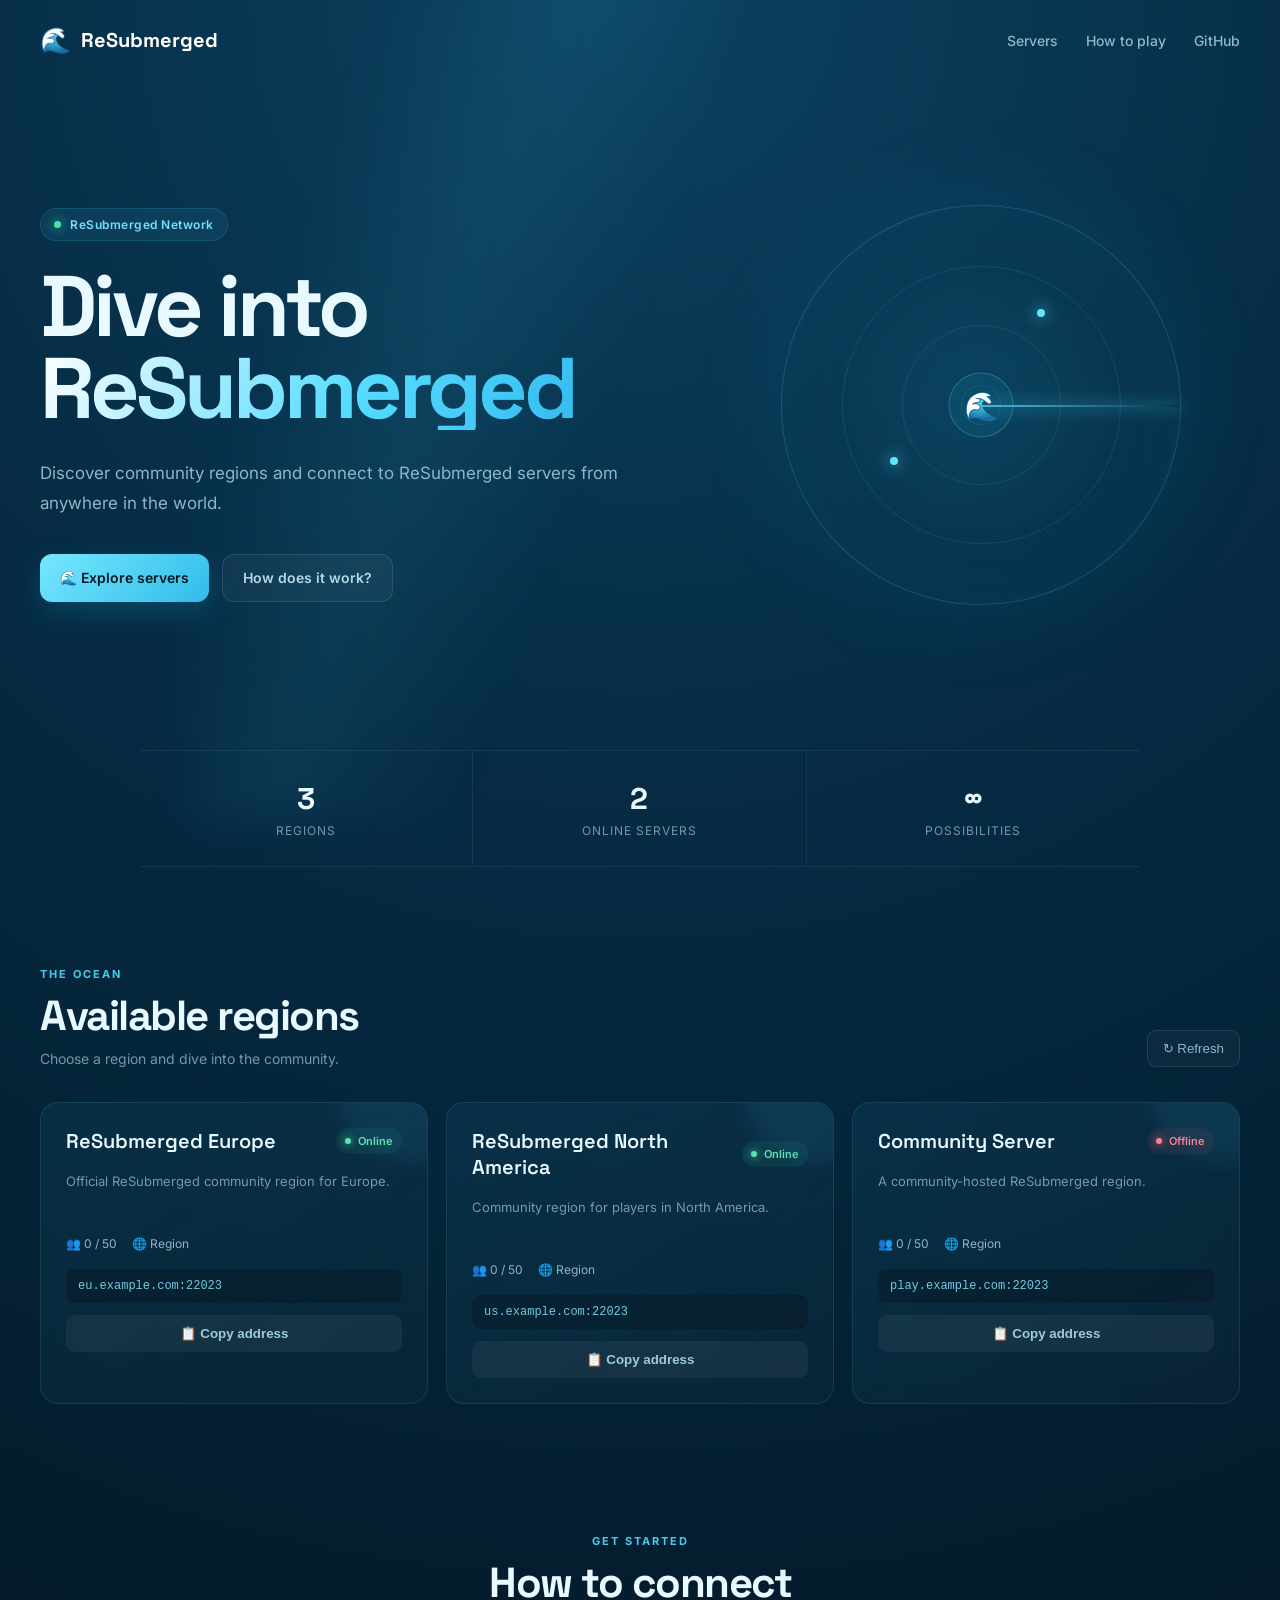
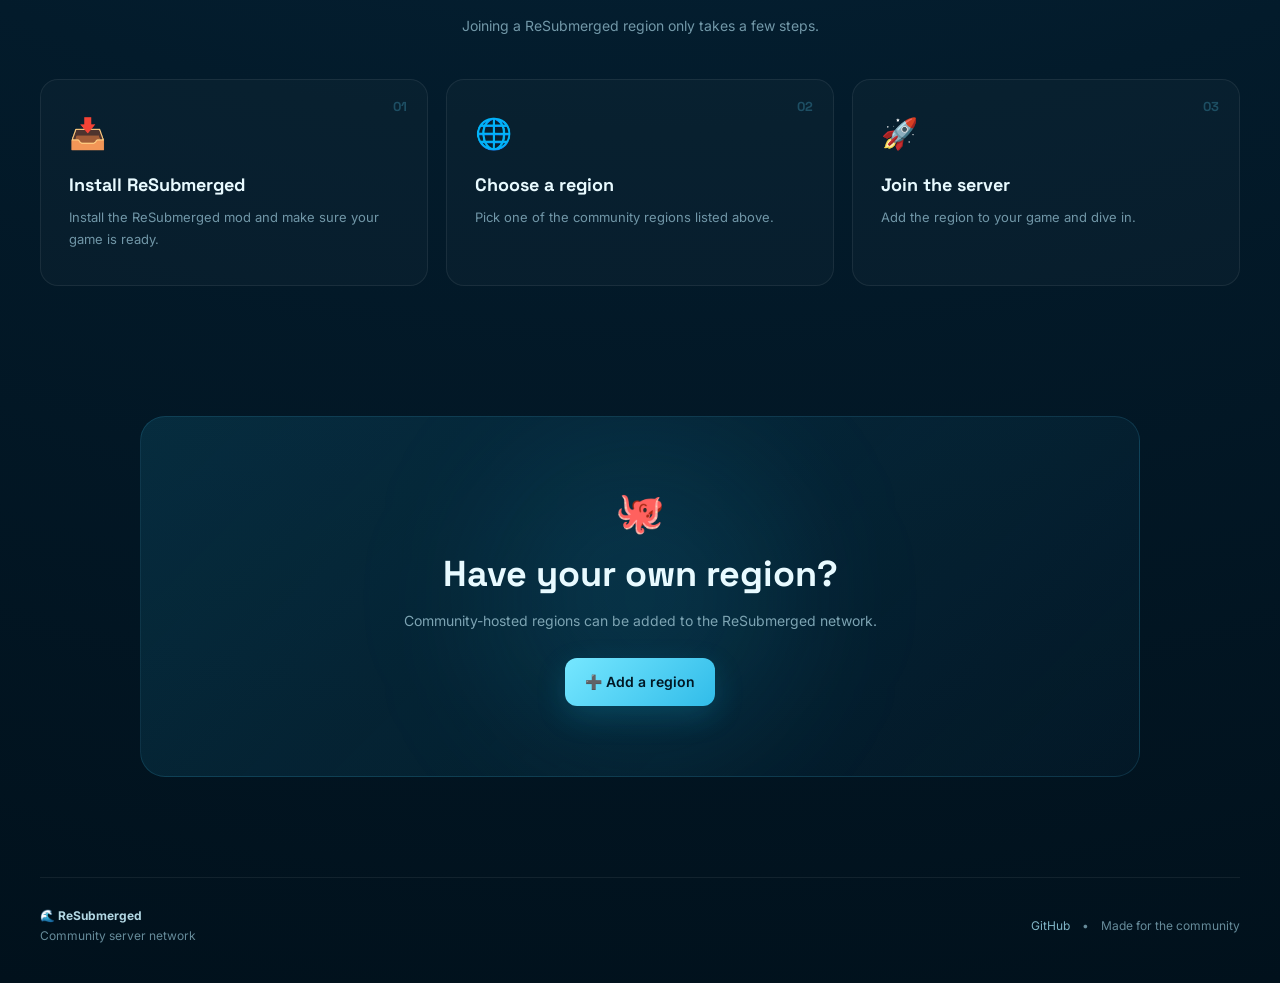
==== index.html @ e352e8f1 "Change the branch organisation" ====
<!DOCTYPE html>
<html lang="en">
<head>
    <meta charset="UTF-8">
    <meta name="viewport" content="width=device-width, initial-scale=1.0">

    <meta name="theme-color" content="#031b2b">
    <meta name="description" content="ReSubmerged Servers - Discover and connect to ReSubmerged regions.">

    <title>ReSubmerged Servers</title>

    <link rel="stylesheet" href="style.css">
</head>

<body>

    <!-- Animated underwater background -->
    <div class="ocean">
        <div class="bubble bubble-1"></div>
        <div class="bubble bubble-2"></div>
        <div class="bubble bubble-3"></div>
        <div class="bubble bubble-4"></div>
        <div class="bubble bubble-5"></div>
        <div class="bubble bubble-6"></div>
        <div class="bubble bubble-7"></div>
        <div class="bubble bubble-8"></div>
    </div>

    <div class="light-rays"></div>

    <!-- Navigation -->
    <header class="navbar">
        <a class="brand" href="#">
            <span class="brand-icon">🌊</span>
            <span>ReSubmerged</span>
        </a>

        <nav>
            <a href="#servers">Servers</a>
            <a href="#how">How to play</a>
            <a href="https://github.com/Isax820/ReSubmerged-Servers"
               target="_blank"
               rel="noopener">
                GitHub
            </a>
        </nav>
    </header>

    <!-- Hero -->
    <main>

        <section class="hero">

            <div class="hero-content">

                <div class="eyebrow">
                    <span class="pulse"></span>
                    ReSubmerged Network
                </div>

                <h1>
                    Dive into
                    <span>ReSubmerged</span>
                </h1>

                <p>
                    Discover community regions and connect to
                    ReSubmerged servers from anywhere in the world.
                </p>

                <div class="hero-buttons">
                    <a href="#servers" class="button primary">
                        🌊 Explore servers
                    </a>

                    <a href="#how" class="button secondary">
                        How does it work?
                    </a>
                </div>

            </div>

            <div class="hero-art">

                <div class="sonar">
                    <div class="sonar-ring ring-1"></div>
                    <div class="sonar-ring ring-2"></div>
                    <div class="sonar-ring ring-3"></div>

                    <div class="sonar-sweep"></div>

                    <div class="sonar-dot dot-1"></div>
                    <div class="sonar-dot dot-2"></div>

                    <div class="sonar-center">
                        🌊
                    </div>
                </div>

            </div>

        </section>


        <!-- Stats -->
        <section class="stats">

            <div class="stat">
                <strong id="region-count">0</strong>
                <span>Regions</span>
            </div>

            <div class="stat">
                <strong id="online-count">0</strong>
                <span>Online servers</span>
            </div>

            <div class="stat">
                <strong>∞</strong>
                <span>Possibilities</span>
            </div>

        </section>


        <!-- Servers -->
        <section class="section" id="servers">

            <div class="section-heading">

                <div>
                    <div class="section-label">THE OCEAN</div>

                    <h2>Available regions</h2>

                    <p>
                        Choose a region and dive into the community.
                    </p>
                </div>

                <button class="refresh-button" id="refresh">
                    ↻ Refresh
                </button>

            </div>

            <div class="server-grid" id="server-grid">
                <!-- Generated by JavaScript -->
            </div>

        </section>


        <!-- How to play -->
        <section class="section how-section" id="how">

            <div class="section-heading centered">

                <div class="section-label">GET STARTED</div>

                <h2>How to connect</h2>

                <p>
                    Joining a ReSubmerged region only takes a few steps.
                </p>

            </div>


            <div class="steps">

                <article class="step">

                    <div class="step-number">01</div>

                    <div class="step-icon">📥</div>

                    <h3>Install ReSubmerged</h3>

                    <p>
                        Install the ReSubmerged mod and make sure
                        your game is ready.
                    </p>

                </article>


                <article class="step">

                    <div class="step-number">02</div>

                    <div class="step-icon">🌐</div>

                    <h3>Choose a region</h3>

                    <p>
                        Pick one of the community regions listed
                        above.
                    </p>

                </article>


                <article class="step">

                    <div class="step-number">03</div>

                    <div class="step-icon">🚀</div>

                    <h3>Join the server</h3>

                    <p>
                        Add the region to your game and dive in.
                    </p>

                </article>

            </div>

        </section>


        <!-- CTA -->
        <section class="cta">

            <div class="cta-glow"></div>

            <div class="cta-content">

                <span class="cta-icon">🐙</span>

                <h2>Have your own region?</h2>

                <p>
                    Community-hosted regions can be added to the
                    ReSubmerged network.
                </p>

                <a
                    href="https://github.com/Isax820/ReSubmerged-Servers/issues/new"
                    target="_blank"
                    rel="noopener"
                    class="button primary"
                >
                    ➕ Add a region
                </a>

            </div>

        </section>

    </main>


    <!-- Footer -->
    <footer>

        <div>
            <strong>🌊 ReSubmerged</strong>
            <span>Community server network</span>
        </div>

        <div class="footer-links">
            <a
                href="https://github.com/Isax820/ReSubmerged-Servers"
                target="_blank"
                rel="noopener"
            >
                GitHub
            </a>

            <span>•</span>

            <span>Made for the community</span>
        </div>

    </footer>


    <script src="script.js"></script>

</body>
</html>
---- style.css ----
@import url('https://fonts.googleapis.com/css2?family=Inter:wght@400;500;600;700;800&family=Space+Grotesk:wght@400;500;600;700&display=swap');


/* ========================================
   RESET
======================================== */

* {
    margin: 0;
    padding: 0;
    box-sizing: border-box;
}

html {
    scroll-behavior: smooth;
}

body {
    min-height: 100vh;

    font-family: "Inter", sans-serif;

    color: #e8faff;

    background:
        radial-gradient(
            circle at 50% 0%,
            #0b4261 0%,
            #062b43 30%,
            #031b2b 65%,
            #01111c 100%
        );

    overflow-x: hidden;
}


/* ========================================
   UNDERWATER BACKGROUND
======================================== */

.ocean {
    position: fixed;
    inset: 0;

    pointer-events: none;

    overflow: hidden;

    z-index: -3;
}

.light-rays {
    position: fixed;

    top: -20%;
    left: 50%;

    width: 900px;
    height: 1000px;

    transform: translateX(-50%);

    background:
        linear-gradient(
            110deg,
            transparent 20%,
            rgba(76, 220, 255, 0.08) 35%,
            transparent 50%
        );

    filter: blur(20px);

    animation: rays 8s ease-in-out infinite alternate;

    pointer-events: none;

    z-index: -2;
}

@keyframes rays {
    from {
        transform: translateX(-55%) rotate(-3deg);
        opacity: .5;
    }

    to {
        transform: translateX(-45%) rotate(3deg);
        opacity: 1;
    }
}


/* ========================================
   BUBBLES
======================================== */

.bubble {
    position: absolute;

    bottom: -100px;

    border-radius: 50%;

    border: 1px solid rgba(150, 235, 255, .25);

    background:
        radial-gradient(
            circle at 30% 30%,
            rgba(255,255,255,.25),
            rgba(255,255,255,.02)
        );

    box-shadow:
        inset 0 0 10px rgba(255,255,255,.08),
        0 0 15px rgba(0,190,255,.08);

    animation: bubble-rise linear infinite;
}

.bubble-1 {
    left: 8%;
    width: 12px;
    height: 12px;
    animation-duration: 14s;
}

.bubble-2 {
    left: 18%;
    width: 7px;
    height: 7px;
    animation-duration: 10s;
    animation-delay: 2s;
}

.bubble-3 {
    left: 35%;
    width: 18px;
    height: 18px;
    animation-duration: 17s;
    animation-delay: 5s;
}

.bubble-4 {
    left: 51%;
    width: 8px;
    height: 8px;
    animation-duration: 12s;
    animation-delay: 1s;
}

.bubble-5 {
    left: 66%;
    width: 15px;
    height: 15px;
    animation-duration: 15s;
    animation-delay: 4s;
}

.bubble-6 {
    left: 75%;
    width: 6px;
    height: 6px;
    animation-duration: 9s;
    animation-delay: 3s;
}

.bubble-7 {
    left: 87%;
    width: 20px;
    height: 20px;
    animation-duration: 19s;
    animation-delay: 6s;
}

.bubble-8 {
    left: 95%;
    width: 9px;
    height: 9px;
    animation-duration: 11s;
}

@keyframes bubble-rise {

    0% {
        transform:
            translateY(0)
            translateX(0);
        opacity: 0;
    }

    10% {
        opacity: .8;
    }

    50% {
        transform:
            translateY(-50vh)
            translateX(25px);
    }

    100% {
        transform:
            translateY(-115vh)
            translateX(-30px);
        opacity: 0;
    }
}


/* ========================================
   NAVBAR
======================================== */

.navbar {

    width: min(1200px, calc(100% - 40px));

    margin: auto;

    height: 80px;

    display: flex;
    align-items: center;
    justify-content: space-between;
}

.brand {

    display: flex;
    align-items: center;
    gap: 10px;

    color: white;

    font-family: "Space Grotesk", sans-serif;
    font-size: 20px;
    font-weight: 700;

    text-decoration: none;
}

.brand-icon {
    font-size: 25px;
}

.navbar nav {

    display: flex;
    gap: 28px;
}

.navbar nav a {

    color: #8fb9ca;

    text-decoration: none;

    font-size: 14px;
    font-weight: 500;

    transition: .2s;
}

.navbar nav a:hover {
    color: white;
}


/* ========================================
   HERO
======================================== */

.hero {

    width: min(1200px, calc(100% - 40px));

    min-height: 650px;

    margin: auto;

    display: grid;

    grid-template-columns: 1.1fr .9fr;

    align-items: center;

    gap: 50px;
}

.eyebrow {

    display: inline-flex;

    align-items: center;

    gap: 9px;

    padding: 8px 13px;

    border-radius: 30px;

    background: rgba(70, 205, 255, .08);

    border: 1px solid rgba(70, 205, 255, .15);

    color: #76dfff;

    font-size: 12px;

    font-weight: 600;

    letter-spacing: .5px;
}

.pulse {

    width: 7px;
    height: 7px;

    border-radius: 50%;

    background: #45e6ad;

    box-shadow: 0 0 12px #45e6ad;

    animation: pulse 2s infinite;
}

@keyframes pulse {

    0%, 100% {
        opacity: 1;
        transform: scale(1);
    }

    50% {
        opacity: .4;
        transform: scale(.7);
    }
}

.hero h1 {

    margin-top: 25px;

    max-width: 650px;

    font-family: "Space Grotesk", sans-serif;

    font-size: clamp(50px, 7vw, 86px);

    line-height: .95;

    letter-spacing: -4px;
}

.hero h1 span {

    display: block;

    background:
        linear-gradient(
            120deg,
            #ffffff,
            #56dcff,
            #27aee9
        );

    -webkit-background-clip: text;
    background-clip: text;

    color: transparent;
}

.hero p {

    max-width: 580px;

    margin-top: 28px;

    color: #8eb6c8;

    font-size: 17px;

    line-height: 1.8;
}

.hero-buttons {

    display: flex;

    gap: 13px;

    margin-top: 35px;
}


/* ========================================
   BUTTONS
======================================== */

.button {

    display: inline-flex;

    align-items: center;
    justify-content: center;

    min-height: 48px;

    padding: 0 20px;

    border-radius: 12px;

    font-size: 14px;

    font-weight: 600;

    text-decoration: none;

    transition:
        transform .2s,
        box-shadow .2s,
        background .2s;
}

.button:hover {

    transform: translateY(-2px);
}

.button.primary {

    color: #001724;

    background:
        linear-gradient(
            135deg,
            #76e7ff,
            #31bce9
        );

    box-shadow:
        0 10px 30px rgba(22, 180, 230, .2);
}

.button.primary:hover {

    box-shadow:
        0 15px 40px rgba(22, 180, 230, .35);
}

.button.secondary {

    color: #b5d8e6;

    background: rgba(255,255,255,.04);

    border: 1px solid rgba(255,255,255,.1);
}


/* ========================================
   SONAR
======================================== */

.hero-art {

    display: flex;

    justify-content: center;
}

.sonar {

    position: relative;

    width: min(400px, 80vw);
    aspect-ratio: 1;

    border-radius: 50%;

    background:
        radial-gradient(
            circle,
            rgba(32, 170, 210, .14),
            rgba(2, 35, 53, .3)
        );

    border:
        1px solid rgba(90,220,255,.2);

    box-shadow:
        0 0 100px rgba(20,180,230,.1),
        inset 0 0 80px rgba(20,180,230,.08);
}

.sonar-ring {

    position: absolute;

    inset: 15%;

    border:
        1px solid rgba(70,220,255,.12);

    border-radius: 50%;
}

.ring-2 {
    inset: 30%;
}

.ring-3 {
    inset: 45%;
}

.sonar-sweep {

    position: absolute;

    top: 50%;
    left: 50%;

    width: 50%;
    height: 2px;

    transform-origin: left center;

    background:
        linear-gradient(
            90deg,
            rgba(83,225,255,.8),
            transparent
        );

    box-shadow: 0 0 15px #54ddff;

    animation: sweep 4s linear infinite;
}

@keyframes sweep {

    from {
        transform: rotate(0deg);
    }

    to {
        transform: rotate(360deg);
    }
}

.sonar-center {

    position: absolute;

    top: 50%;
    left: 50%;

    transform: translate(-50%, -50%);

    width: 65px;
    height: 65px;

    display: flex;
    align-items: center;
    justify-content: center;

    border-radius: 50%;

    background: rgba(30,150,190,.12);

    border: 1px solid rgba(100,230,255,.25);

    font-size: 28px;
}

.sonar-dot {

    position: absolute;

    width: 8px;
    height: 8px;

    border-radius: 50%;

    background: #5fe4ff;

    box-shadow: 0 0 15px #5fe4ff;
}

.dot-1 {
    top: 26%;
    left: 64%;
}

.dot-2 {
    top: 63%;
    left: 27%;
}


/* ========================================
   STATS
======================================== */

.stats {

    width: min(1000px, calc(100% - 40px));

    margin: 20px auto 100px;

    display: grid;

    grid-template-columns: repeat(3, 1fr);

    border-top: 1px solid rgba(255,255,255,.07);
    border-bottom: 1px solid rgba(255,255,255,.07);
}

.stat {

    padding: 28px;

    text-align: center;

    border-right: 1px solid rgba(255,255,255,.07);
}

.stat:last-child {
    border-right: none;
}

.stat strong {

    display: block;

    font-family: "Space Grotesk", sans-serif;

    font-size: 30px;
}

.stat span {

    display: block;

    margin-top: 5px;

    color: #7099aa;

    font-size: 12px;

    text-transform: uppercase;

    letter-spacing: 1px;
}


/* ========================================
   SECTIONS
======================================== */

.section {

    width: min(1200px, calc(100% - 40px));

    margin: 0 auto 130px;
}

.section-heading {

    display: flex;

    justify-content: space-between;
    align-items: end;

    margin-bottom: 35px;
}

.section-label {

    color: #49cbed;

    font-size: 11px;

    font-weight: 700;

    letter-spacing: 2px;
}

.section h2 {

    margin-top: 8px;

    font-family: "Space Grotesk", sans-serif;

    font-size: 42px;

    letter-spacing: -1.5px;
}

.section-heading p {

    margin-top: 8px;

    color: #7298a8;

    font-size: 14px;
}

.centered {

    text-align: center;

    display: block;
}


/* ========================================
   SERVER CARDS
======================================== */

.server-grid {

    display: grid;

    grid-template-columns:
        repeat(auto-fit, minmax(280px, 1fr));

    gap: 18px;
}

.server-card {

    position: relative;

    padding: 25px;

    overflow: hidden;

    border-radius: 18px;

    background:
        linear-gradient(
            145deg,
            rgba(22,100,130,.18),
            rgba(255,255,255,.025)
        );

    border:
        1px solid rgba(110,220,255,.12);

    backdrop-filter: blur(15px);

    transition:
        transform .25s,
        border-color .25s,
        box-shadow .25s;
}

.server-card:hover {

    transform: translateY(-5px);

    border-color:
        rgba(100,220,255,.3);

    box-shadow:
        0 20px 50px rgba(0,0,0,.25);
}

.server-card::after {

    content: "";

    position: absolute;

    width: 150px;
    height: 150px;

    top: -90px;
    right: -60px;

    border-radius: 50%;

    background: rgba(65,205,255,.08);

    filter: blur(10px);
}

.server-top {

    display: flex;

    justify-content: space-between;

    align-items: center;
}

.server-name {

    font-family: "Space Grotesk", sans-serif;

    font-size: 20px;

    font-weight: 600;
}

.status {

    display: inline-flex;

    align-items: center;

    gap: 7px;

    padding: 6px 9px;

    border-radius: 20px;

    background: rgba(40,210,150,.08);

    color: #5de3af;

    font-size: 11px;

    font-weight: 600;
}

.status-dot {

    width: 6px;
    height: 6px;

    border-radius: 50%;

    background: currentColor;

    box-shadow: 0 0 8px currentColor;
}

.status.offline {

    color: #ff7f8d;

    background: rgba(255,80,100,.08);
}

.server-description {

    min-height: 45px;

    margin-top: 17px;

    color: #759aaa;

    font-size: 13px;

    line-height: 1.6;
}

.server-info {

    display: flex;

    gap: 15px;

    margin-top: 20px;

    color: #8db5c4;

    font-size: 12px;
}

.server-address {

    margin-top: 18px;

    padding: 10px 12px;

    border-radius: 8px;

    background: rgba(0,0,0,.2);

    color: #74c9df;

    font-family: monospace;

    font-size: 12px;

    overflow: hidden;

    text-overflow: ellipsis;
}

.copy-button {

    width: 100%;

    margin-top: 12px;

    padding: 11px;

    border: 0;

    border-radius: 9px;

    color: #9ecbd9;

    background: rgba(255,255,255,.05);

    cursor: pointer;

    font-weight: 600;

    transition: .2s;
}

.copy-button:hover {

    color: white;

    background: rgba(80,210,245,.1);
}


/* ========================================
   REFRESH
======================================== */

.refresh-button {

    padding: 10px 15px;

    border-radius: 9px;

    border:
        1px solid rgba(255,255,255,.1);

    background: rgba(255,255,255,.03);

    color: #8eb6c6;

    cursor: pointer;

    transition: .2s;
}

.refresh-button:hover {

    color: white;

    border-color: rgba(80,210,245,.3);
}


/* ========================================
   STEPS
======================================== */

.steps {

    display: grid;

    grid-template-columns:
        repeat(3, 1fr);

    gap: 18px;

    margin-top: 45px;
}

.step {

    position: relative;

    padding: 35px 28px;

    border-radius: 18px;

    background: rgba(255,255,255,.025);

    border: 1px solid rgba(255,255,255,.07);
}

.step-number {

    position: absolute;

    top: 18px;
    right: 20px;

    color: rgba(90,220,255,.25);

    font-family: "Space Grotesk", sans-serif;

    font-size: 13px;

    font-weight: 700;
}

.step-icon {

    font-size: 30px;

    margin-bottom: 22px;
}

.step h3 {

    font-family: "Space Grotesk", sans-serif;

    font-size: 18px;
}

.step p {

    margin-top: 10px;

    color: #7197a8;

    font-size: 13px;

    line-height: 1.7;
}


/* ========================================
   CTA
======================================== */

.cta {

    width: min(1000px, calc(100% - 40px));

    margin: 0 auto 100px;

    position: relative;

    overflow: hidden;

    border-radius: 25px;

    background:
        linear-gradient(
            135deg,
            rgba(24,130,165,.2),
            rgba(30,80,120,.08)
        );

    border:
        1px solid rgba(80,210,250,.14);
}

.cta-content {

    position: relative;

    z-index: 2;

    padding: 70px 30px;

    text-align: center;
}

.cta-icon {

    font-size: 40px;
}

.cta h2 {

    margin-top: 15px;

    font-family: "Space Grotesk", sans-serif;

    font-size: 36px;
}

.cta p {

    margin: 12px auto 25px;

    max-width: 500px;

    color: #7da4b3;

    font-size: 14px;

    line-height: 1.7;
}

.cta-glow {

    position: absolute;

    width: 300px;
    height: 300px;

    left: 50%;
    top: 50%;

    transform: translate(-50%, -50%);

    border-radius: 50%;

    background: rgba(30,190,240,.1);

    filter: blur(70px);
}


/* ========================================
   FOOTER
======================================== */

footer {

    width: min(1200px, calc(100% - 40px));

    margin: auto;

    padding: 30px 0 40px;

    display: flex;

    align-items: center;
    justify-content: space-between;

    border-top: 1px solid rgba(255,255,255,.07);

    color: #668b9a;

    font-size: 12px;
}

footer strong {

    display: block;

    color: #b3d8e4;

    margin-bottom: 5px;
}

footer span {

    color: #668b9a;
}

.footer-links {

    display: flex;

    gap: 12px;

    align-items: center;
}

.footer-links a {

    color: #80b5c6;

    text-decoration: none;
}


/* ========================================
   MOBILE
======================================== */

@media (max-width: 800px) {

    .navbar {
        height: 70px;
    }

    .navbar nav {
        display: none;
    }

    .hero {

        min-height: auto;

        padding: 90px 0 80px;

        grid-template-columns: 1fr;

        text-align: center;
    }

    .hero-content {
        display: flex;
        flex-direction: column;
        align-items: center;
    }

    .hero h1 {
        font-size: clamp(48px, 14vw, 70px);
        letter-spacing: -3px;
    }

    .hero p {
        font-size: 15px;
    }

    .hero-art {
        order: -1;
    }

    .sonar {
        width: 260px;
    }

    .stats {
        grid-template-columns: 1fr;
    }

    .stat {
        border-right: none;
        border-bottom: 1px solid rgba(255,255,255,.07);
    }

    .stat:last-child {
        border-bottom: none;
    }

    .section-heading {
        display: block;
    }

    .refresh-button {
        margin-top: 20px;
    }

    .section h2 {
        font-size: 34px;
    }

    .steps {
        grid-template-columns: 1fr;
    }

    footer {
        flex-direction: column;
        gap: 20px;
        text-align: center;
    }

    .footer-links {
        flex-wrap: wrap;
        justify-content: center;
    }
}
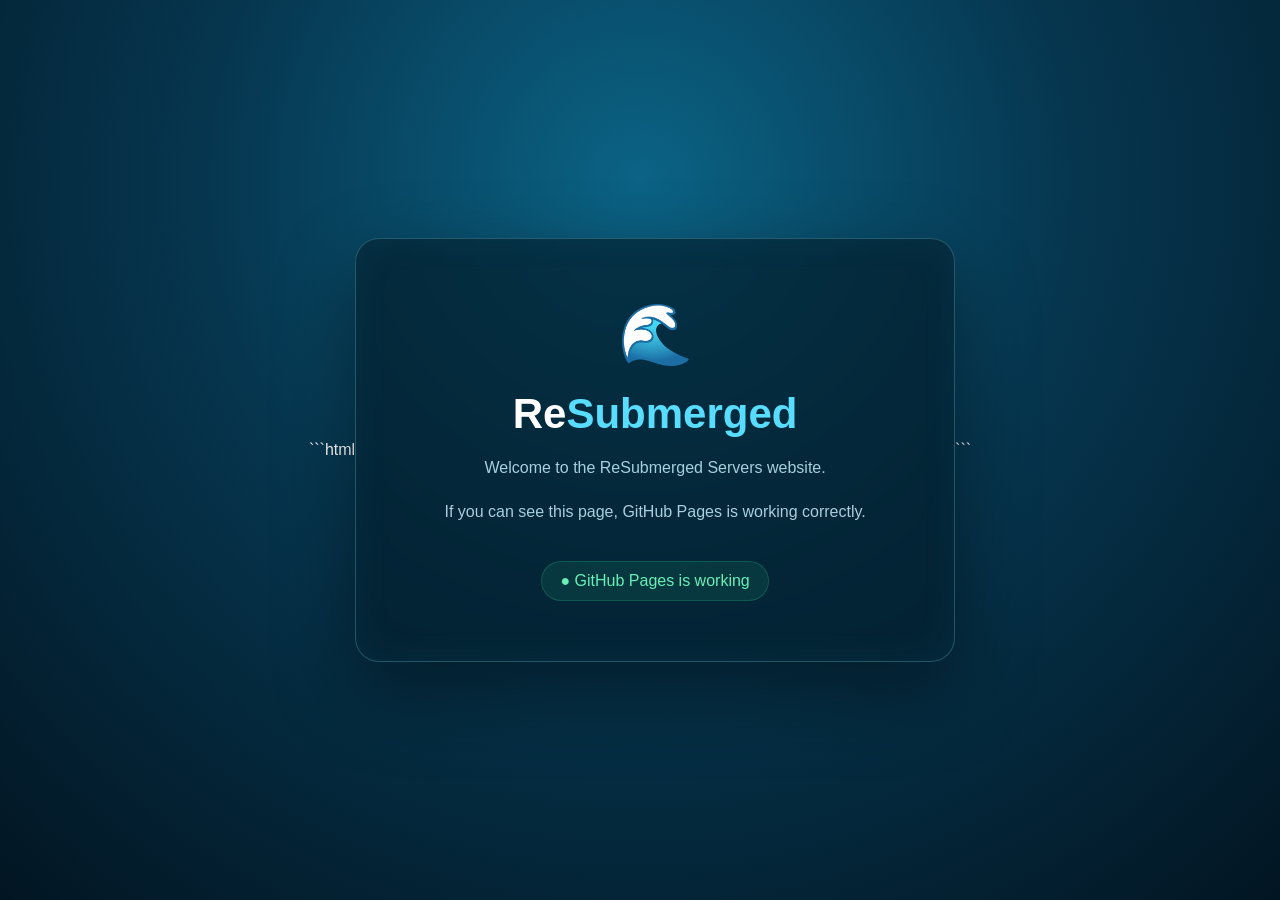
==== commit cb50d141: "Test page" ====
--- a/index.html
+++ b/index.html
@@ -1,283 +1,193 @@
+```html
 <!DOCTYPE html>
-<html lang="en">
+<html lang="fr">
 <head>
     <meta charset="UTF-8">
     <meta name="viewport" content="width=device-width, initial-scale=1.0">
 
-    <meta name="theme-color" content="#031b2b">
-    <meta name="description" content="ReSubmerged Servers - Discover and connect to ReSubmerged regions.">
-
     <title>ReSubmerged Servers</title>
 
-    <link rel="stylesheet" href="style.css">
+    <style>
+        * {
+            box-sizing: border-box;
+        }
+
+        body {
+            margin: 0;
+            min-height: 100vh;
+
+            display: flex;
+            align-items: center;
+            justify-content: center;
+
+            font-family: Arial, sans-serif;
+
+            color: white;
+
+            background:
+                radial-gradient(
+                    circle at 50% 20%,
+                    #0b6385,
+                    #06364f 45%,
+                    #021522 100%
+                );
+
+            overflow: hidden;
+        }
+
+        .ocean {
+            position: fixed;
+            inset: 0;
+
+            pointer-events: none;
+        }
+
+        .bubble {
+            position: absolute;
+
+            bottom: -50px;
+
+            width: 15px;
+            height: 15px;
+
+            border: 1px solid rgba(255,255,255,.5);
+            border-radius: 50%;
+
+            animation: rise 8s linear infinite;
+        }
+
+        .bubble:nth-child(1) {
+            left: 20%;
+            animation-delay: 0s;
+        }
+
+        .bubble:nth-child(2) {
+            left: 40%;
+            width: 8px;
+            height: 8px;
+            animation-delay: 2s;
+        }
+
+        .bubble:nth-child(3) {
+            left: 65%;
+            width: 22px;
+            height: 22px;
+            animation-delay: 4s;
+        }
+
+        .bubble:nth-child(4) {
+            left: 80%;
+            width: 10px;
+            height: 10px;
+            animation-delay: 1s;
+        }
+
+        @keyframes rise {
+            from {
+                transform: translateY(0);
+                opacity: 0;
+            }
+
+            20% {
+                opacity: 1;
+            }
+
+            to {
+                transform: translateY(-110vh);
+                opacity: 0;
+            }
+        }
+
+        .card {
+            position: relative;
+            z-index: 2;
+
+            width: min(600px, calc(100% - 40px));
+
+            padding: 60px 40px;
+
+            text-align: center;
+
+            border: 1px solid rgba(130, 230, 255, .25);
+            border-radius: 24px;
+
+            background: rgba(3, 30, 45, .7);
+
+            box-shadow:
+                0 30px 80px rgba(0, 0, 0, .4),
+                inset 0 0 40px rgba(80, 220, 255, .05);
+
+            backdrop-filter: blur(15px);
+        }
+
+        .icon {
+            font-size: 60px;
+        }
+
+        h1 {
+            margin: 20px 0 10px;
+
+            font-size: 42px;
+        }
+
+        h1 span {
+            color: #58ddff;
+        }
+
+        p {
+            color: #a8cfdd;
+
+            line-height: 1.7;
+        }
+
+        .status {
+            display: inline-block;
+
+            margin-top: 20px;
+            padding: 10px 18px;
+
+            border-radius: 30px;
+
+            color: #69efb5;
+
+            background: rgba(50, 220, 150, .1);
+
+            border: 1px solid rgba(50, 220, 150, .2);
+        }
+    </style>
 </head>
 
 <body>
 
-    <!-- Animated underwater background -->
     <div class="ocean">
-        <div class="bubble bubble-1"></div>
-        <div class="bubble bubble-2"></div>
-        <div class="bubble bubble-3"></div>
-        <div class="bubble bubble-4"></div>
-        <div class="bubble bubble-5"></div>
-        <div class="bubble bubble-6"></div>
-        <div class="bubble bubble-7"></div>
-        <div class="bubble bubble-8"></div>
+        <div class="bubble"></div>
+        <div class="bubble"></div>
+        <div class="bubble"></div>
+        <div class="bubble"></div>
     </div>
 
-    <div class="light-rays"></div>
+    <main class="card">
 
-    <!-- Navigation -->
-    <header class="navbar">
-        <a class="brand" href="#">
-            <span class="brand-icon">🌊</span>
-            <span>ReSubmerged</span>
-        </a>
+        <div class="icon">🌊</div>
 
-        <nav>
-            <a href="#servers">Servers</a>
-            <a href="#how">How to play</a>
-            <a href="https://github.com/Isax820/ReSubmerged-Servers"
-               target="_blank"
-               rel="noopener">
-                GitHub
-            </a>
-        </nav>
-    </header>
+        <h1>
+            Re<span>Submerged</span>
+        </h1>
 
-    <!-- Hero -->
-    <main>
+        <p>
+            Welcome to the ReSubmerged Servers website.
+        </p>
 
-        <section class="hero">
+        <p>
+            If you can see this page, GitHub Pages is working correctly.
+        </p>
 
-            <div class="hero-content">
-
-                <div class="eyebrow">
-                    <span class="pulse"></span>
-                    ReSubmerged Network
-                </div>
-
-                <h1>
-                    Dive into
-                    <span>ReSubmerged</span>
-                </h1>
-
-                <p>
-                    Discover community regions and connect to
-                    ReSubmerged servers from anywhere in the world.
-                </p>
-
-                <div class="hero-buttons">
-                    <a href="#servers" class="button primary">
-                        🌊 Explore servers
-                    </a>
-
-                    <a href="#how" class="button secondary">
-                        How does it work?
-                    </a>
-                </div>
-
-            </div>
-
-            <div class="hero-art">
-
-                <div class="sonar">
-                    <div class="sonar-ring ring-1"></div>
-                    <div class="sonar-ring ring-2"></div>
-                    <div class="sonar-ring ring-3"></div>
-
-                    <div class="sonar-sweep"></div>
-
-                    <div class="sonar-dot dot-1"></div>
-                    <div class="sonar-dot dot-2"></div>
-
-                    <div class="sonar-center">
-                        🌊
-                    </div>
-                </div>
-
-            </div>
-
-        </section>
-
-
-        <!-- Stats -->
-        <section class="stats">
-
-            <div class="stat">
-                <strong id="region-count">0</strong>
-                <span>Regions</span>
-            </div>
-
-            <div class="stat">
-                <strong id="online-count">0</strong>
-                <span>Online servers</span>
-            </div>
-
-            <div class="stat">
-                <strong>∞</strong>
-                <span>Possibilities</span>
-            </div>
-
-        </section>
-
-
-        <!-- Servers -->
-        <section class="section" id="servers">
-
-            <div class="section-heading">
-
-                <div>
-                    <div class="section-label">THE OCEAN</div>
-
-                    <h2>Available regions</h2>
-
-                    <p>
-                        Choose a region and dive into the community.
-                    </p>
-                </div>
-
-                <button class="refresh-button" id="refresh">
-                    ↻ Refresh
-                </button>
-
-            </div>
-
-            <div class="server-grid" id="server-grid">
-                <!-- Generated by JavaScript -->
-            </div>
-
-        </section>
-
-
-        <!-- How to play -->
-        <section class="section how-section" id="how">
-
-            <div class="section-heading centered">
-
-                <div class="section-label">GET STARTED</div>
-
-                <h2>How to connect</h2>
-
-                <p>
-                    Joining a ReSubmerged region only takes a few steps.
-                </p>
-
-            </div>
-
-
-            <div class="steps">
-
-                <article class="step">
-
-                    <div class="step-number">01</div>
-
-                    <div class="step-icon">📥</div>
-
-                    <h3>Install ReSubmerged</h3>
-
-                    <p>
-                        Install the ReSubmerged mod and make sure
-                        your game is ready.
-                    </p>
-
-                </article>
-
-
-                <article class="step">
-
-                    <div class="step-number">02</div>
-
-                    <div class="step-icon">🌐</div>
-
-                    <h3>Choose a region</h3>
-
-                    <p>
-                        Pick one of the community regions listed
-                        above.
-                    </p>
-
-                </article>
-
-
-                <article class="step">
-
-                    <div class="step-number">03</div>
-
-                    <div class="step-icon">🚀</div>
-
-                    <h3>Join the server</h3>
-
-                    <p>
-                        Add the region to your game and dive in.
-                    </p>
-
-                </article>
-
-            </div>
-
-        </section>
-
-
-        <!-- CTA -->
-        <section class="cta">
-
-            <div class="cta-glow"></div>
-
-            <div class="cta-content">
-
-                <span class="cta-icon">🐙</span>
-
-                <h2>Have your own region?</h2>
-
-                <p>
-                    Community-hosted regions can be added to the
-                    ReSubmerged network.
-                </p>
-
-                <a
-                    href="https://github.com/Isax820/ReSubmerged-Servers/issues/new"
-                    target="_blank"
-                    rel="noopener"
-                    class="button primary"
-                >
-                    ➕ Add a region
-                </a>
-
-            </div>
-
-        </section>
+        <div class="status">
+            ● GitHub Pages is working
+        </div>
 
     </main>
 
-
-    <!-- Footer -->
-    <footer>
-
-        <div>
-            <strong>🌊 ReSubmerged</strong>
-            <span>Community server network</span>
-        </div>
-
-        <div class="footer-links">
-            <a
-                href="https://github.com/Isax820/ReSubmerged-Servers"
-                target="_blank"
-                rel="noopener"
-            >
-                GitHub
-            </a>
-
-            <span>•</span>
-
-            <span>Made for the community</span>
-        </div>
-
-    </footer>
-
-
-    <script src="script.js"></script>
-
 </body>
-</html>+</html>
+```
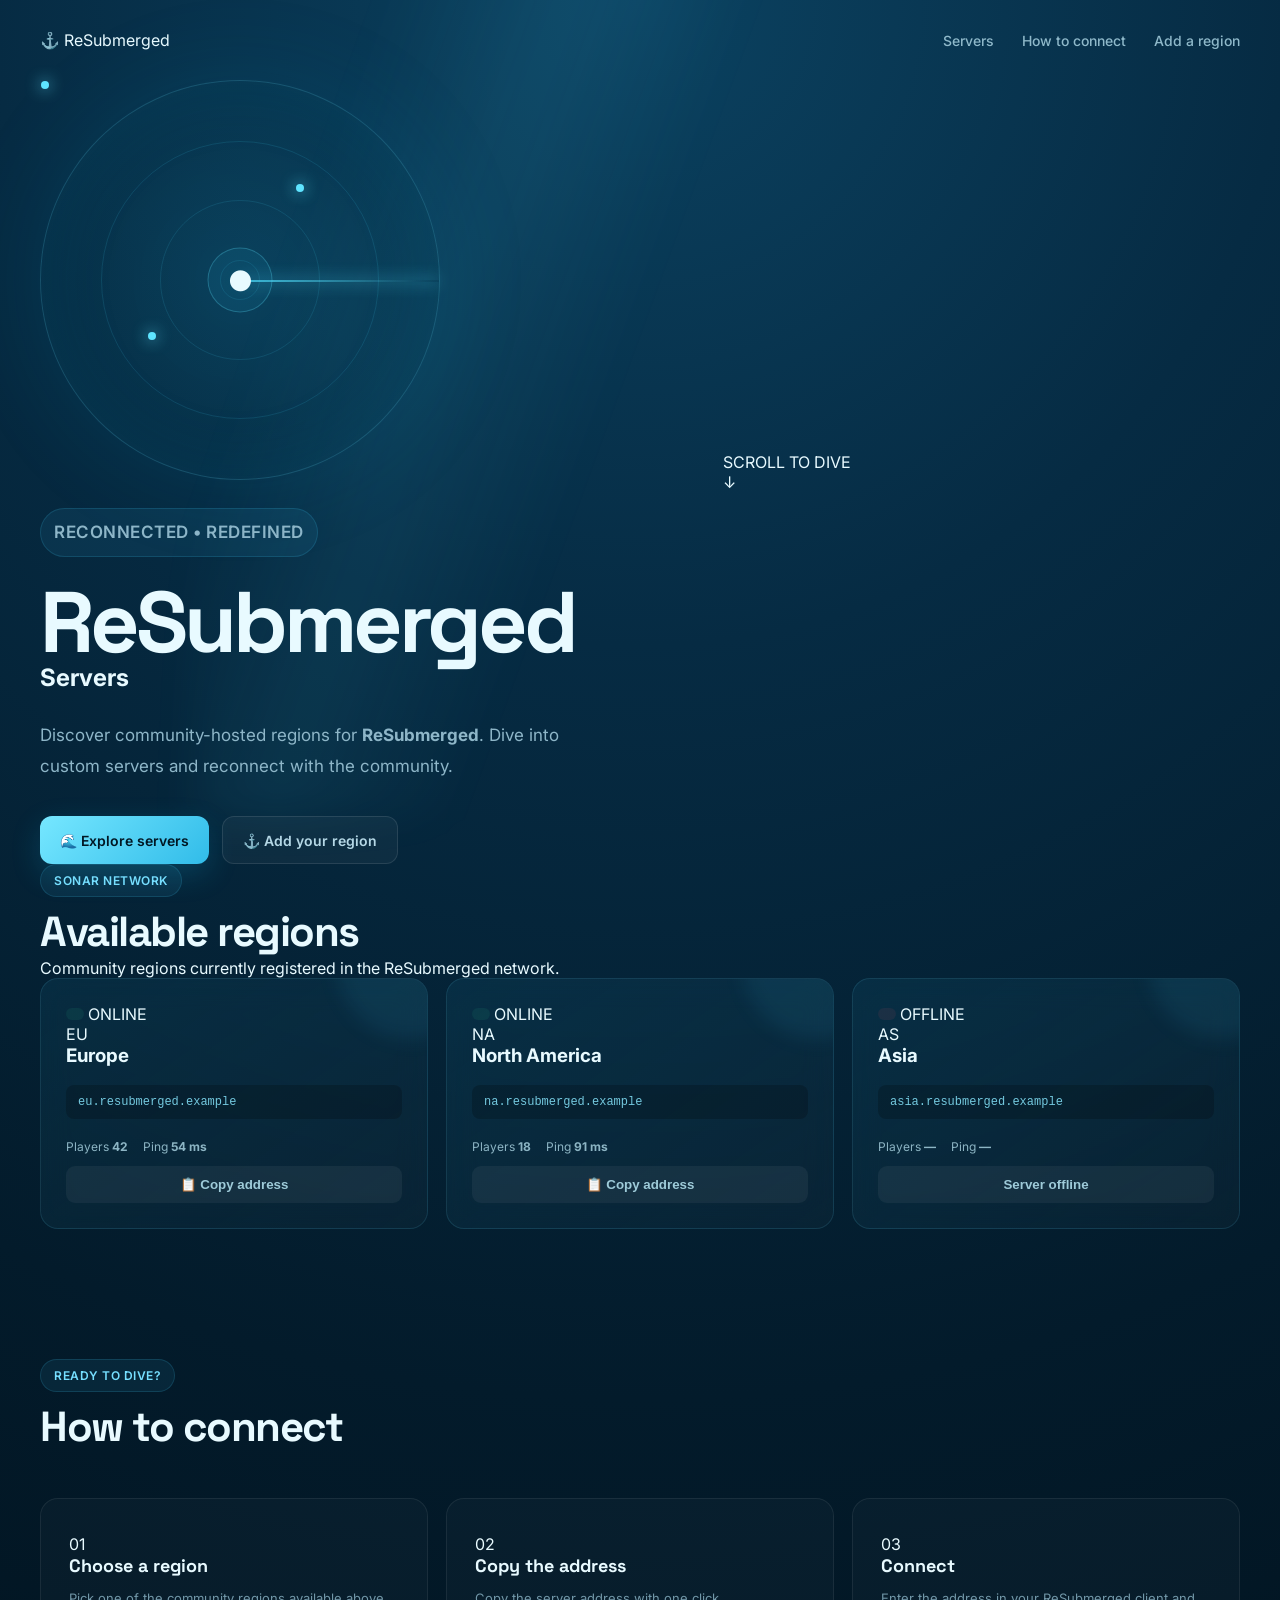
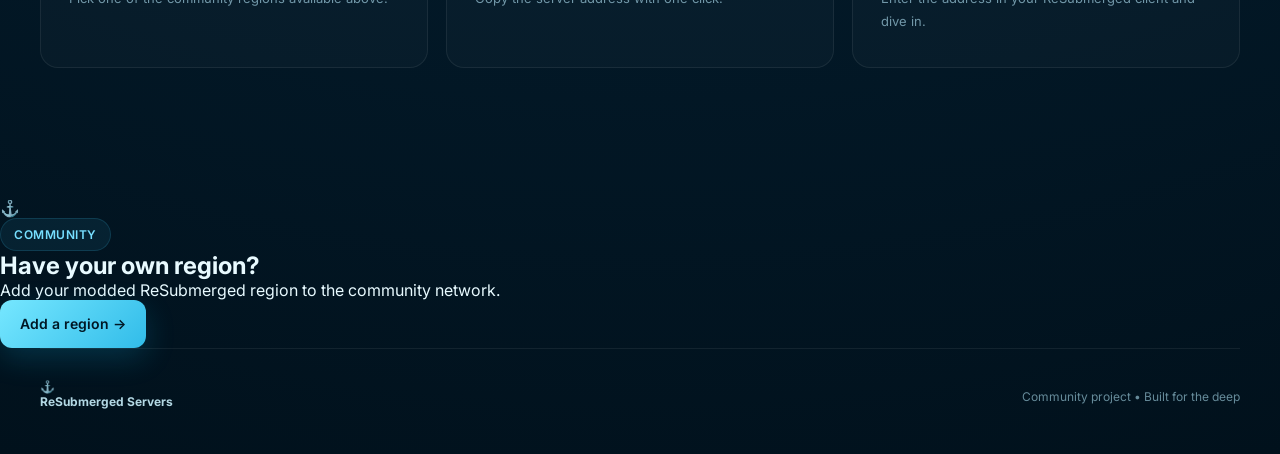
==== commit abdcb71e: "New test" ====
--- a/index.html
+++ b/index.html
@@ -1,4 +1,3 @@
-```html
 <!DOCTYPE html>
 <html lang="fr">
 <head>
@@ -7,187 +6,374 @@
 
     <title>ReSubmerged Servers</title>
 
-    <style>
-        * {
-            box-sizing: border-box;
-        }
-
-        body {
-            margin: 0;
-            min-height: 100vh;
-
-            display: flex;
-            align-items: center;
-            justify-content: center;
-
-            font-family: Arial, sans-serif;
-
-            color: white;
-
-            background:
-                radial-gradient(
-                    circle at 50% 20%,
-                    #0b6385,
-                    #06364f 45%,
-                    #021522 100%
-                );
-
-            overflow: hidden;
-        }
-
-        .ocean {
-            position: fixed;
-            inset: 0;
-
-            pointer-events: none;
-        }
-
-        .bubble {
-            position: absolute;
-
-            bottom: -50px;
-
-            width: 15px;
-            height: 15px;
-
-            border: 1px solid rgba(255,255,255,.5);
-            border-radius: 50%;
-
-            animation: rise 8s linear infinite;
-        }
-
-        .bubble:nth-child(1) {
-            left: 20%;
-            animation-delay: 0s;
-        }
-
-        .bubble:nth-child(2) {
-            left: 40%;
-            width: 8px;
-            height: 8px;
-            animation-delay: 2s;
-        }
-
-        .bubble:nth-child(3) {
-            left: 65%;
-            width: 22px;
-            height: 22px;
-            animation-delay: 4s;
-        }
-
-        .bubble:nth-child(4) {
-            left: 80%;
-            width: 10px;
-            height: 10px;
-            animation-delay: 1s;
-        }
-
-        @keyframes rise {
-            from {
-                transform: translateY(0);
-                opacity: 0;
-            }
-
-            20% {
-                opacity: 1;
-            }
-
-            to {
-                transform: translateY(-110vh);
-                opacity: 0;
-            }
-        }
-
-        .card {
-            position: relative;
-            z-index: 2;
-
-            width: min(600px, calc(100% - 40px));
-
-            padding: 60px 40px;
-
-            text-align: center;
-
-            border: 1px solid rgba(130, 230, 255, .25);
-            border-radius: 24px;
-
-            background: rgba(3, 30, 45, .7);
-
-            box-shadow:
-                0 30px 80px rgba(0, 0, 0, .4),
-                inset 0 0 40px rgba(80, 220, 255, .05);
-
-            backdrop-filter: blur(15px);
-        }
-
-        .icon {
-            font-size: 60px;
-        }
-
-        h1 {
-            margin: 20px 0 10px;
-
-            font-size: 42px;
-        }
-
-        h1 span {
-            color: #58ddff;
-        }
-
-        p {
-            color: #a8cfdd;
-
-            line-height: 1.7;
-        }
-
-        .status {
-            display: inline-block;
-
-            margin-top: 20px;
-            padding: 10px 18px;
-
-            border-radius: 30px;
-
-            color: #69efb5;
-
-            background: rgba(50, 220, 150, .1);
-
-            border: 1px solid rgba(50, 220, 150, .2);
-        }
-    </style>
+    <link rel="stylesheet" href="style.css">
 </head>
 
 <body>
 
-    <div class="ocean">
-        <div class="bubble"></div>
-        <div class="bubble"></div>
-        <div class="bubble"></div>
-        <div class="bubble"></div>
+    <!-- Bulles -->
+    <div class="bubbles">
+        <span></span>
+        <span></span>
+        <span></span>
+        <span></span>
+        <span></span>
+        <span></span>
+        <span></span>
+        <span></span>
     </div>
 
-    <main class="card">
-
-        <div class="icon">🌊</div>
-
-        <h1>
-            Re<span>Submerged</span>
-        </h1>
+    <!-- Rayons de lumière -->
+    <div class="light-rays"></div>
+
+    <!-- Navigation -->
+    <header class="navbar">
+        <div class="logo">
+            <span class="logo-icon">⚓</span>
+            <span>ReSubmerged</span>
+        </div>
+
+        <nav>
+            <a href="#servers">Servers</a>
+            <a href="#connect">How to connect</a>
+            <a href="#add">Add a region</a>
+        </nav>
+    </header>
+
+    <!-- Hero -->
+    <main>
+
+        <section class="hero">
+
+            <div class="hero-content">
+
+                <div class="sonar">
+                    <div class="sonar-ring ring-1"></div>
+                    <div class="sonar-ring ring-2"></div>
+                    <div class="sonar-ring ring-3"></div>
+
+                    <div class="sonar-sweep"></div>
+
+                    <div class="sonar-center">
+                        ●
+                    </div>
+
+                    <div class="sonar-dot dot-1"></div>
+                    <div class="sonar-dot dot-2"></div>
+                    <div class="sonar-dot dot-3"></div>
+                </div>
+
+                <div class="hero-text">
+
+                    <p class="eyebrow">
+                        RECONNECTED • REDEFINED
+                    </p>
+
+                    <h1>
+                        ReSubmerged
+                    </h1>
+
+                    <h2>
+                        Servers
+                    </h2>
+
+                    <p class="hero-description">
+                        Discover community-hosted regions for
+                        <strong>ReSubmerged</strong>.
+                        Dive into custom servers and reconnect
+                        with the community.
+                    </p>
+
+                    <div class="hero-buttons">
+                        <a href="#servers" class="button primary">
+                            🌊 Explore servers
+                        </a>
+
+                        <a href="#add" class="button secondary">
+                            ⚓ Add your region
+                        </a>
+                    </div>
+
+                </div>
+
+            </div>
+
+            <div class="scroll-indicator">
+                <span>SCROLL TO DIVE</span>
+                <div>↓</div>
+            </div>
+
+        </section>
+
+
+        <!-- Servers -->
+        <section id="servers" class="section">
+
+            <div class="section-title">
+
+                <p class="eyebrow">
+                    SONAR NETWORK
+                </p>
+
+                <h2>
+                    Available regions
+                </h2>
+
+                <p>
+                    Community regions currently registered
+                    in the ReSubmerged network.
+                </p>
+
+            </div>
+
+
+            <div class="server-grid">
+
+                <!-- Serveur exemple -->
+                <article class="server-card">
+
+                    <div class="server-header">
+
+                        <div>
+                            <span class="status online"></span>
+                            <span class="status-text">
+                                ONLINE
+                            </span>
+                        </div>
+
+                        <span class="server-region">
+                            EU
+                        </span>
+
+                    </div>
+
+                    <h3>
+                        Europe
+                    </h3>
+
+                    <p class="server-address">
+                        eu.resubmerged.example
+                    </p>
+
+                    <div class="server-info">
+
+                        <div>
+                            <span>Players</span>
+                            <strong>42</strong>
+                        </div>
+
+                        <div>
+                            <span>Ping</span>
+                            <strong>54 ms</strong>
+                        </div>
+
+                    </div>
+
+                    <button class="copy-button">
+                        📋 Copy address
+                    </button>
+
+                </article>
+
+
+                <!-- Serveur exemple -->
+                <article class="server-card">
+
+                    <div class="server-header">
+
+                        <div>
+                            <span class="status online"></span>
+                            <span class="status-text">
+                                ONLINE
+                            </span>
+                        </div>
+
+                        <span class="server-region">
+                            NA
+                        </span>
+
+                    </div>
+
+                    <h3>
+                        North America
+                    </h3>
+
+                    <p class="server-address">
+                        na.resubmerged.example
+                    </p>
+
+                    <div class="server-info">
+
+                        <div>
+                            <span>Players</span>
+                            <strong>18</strong>
+                        </div>
+
+                        <div>
+                            <span>Ping</span>
+                            <strong>91 ms</strong>
+                        </div>
+
+                    </div>
+
+                    <button class="copy-button">
+                        📋 Copy address
+                    </button>
+
+                </article>
+
+
+                <!-- Serveur hors ligne -->
+                <article class="server-card offline-card">
+
+                    <div class="server-header">
+
+                        <div>
+                            <span class="status offline"></span>
+                            <span class="status-text">
+                                OFFLINE
+                            </span>
+                        </div>
+
+                        <span class="server-region">
+                            AS
+                        </span>
+
+                    </div>
+
+                    <h3>
+                        Asia
+                    </h3>
+
+                    <p class="server-address">
+                        asia.resubmerged.example
+                    </p>
+
+                    <div class="server-info">
+
+                        <div>
+                            <span>Players</span>
+                            <strong>—</strong>
+                        </div>
+
+                        <div>
+                            <span>Ping</span>
+                            <strong>—</strong>
+                        </div>
+
+                    </div>
+
+                    <button class="copy-button" disabled>
+                        Server offline
+                    </button>
+
+                </article>
+
+            </div>
+
+        </section>
+
+
+        <!-- Connexion -->
+        <section id="connect" class="section connection-section">
+
+            <div class="section-title">
+
+                <p class="eyebrow">
+                    READY TO DIVE?
+                </p>
+
+                <h2>
+                    How to connect
+                </h2>
+
+            </div>
+
+            <div class="steps">
+
+                <div class="step">
+                    <span>01</span>
+                    <h3>Choose a region</h3>
+                    <p>
+                        Pick one of the community regions
+                        available above.
+                    </p>
+                </div>
+
+                <div class="step">
+                    <span>02</span>
+                    <h3>Copy the address</h3>
+                    <p>
+                        Copy the server address with one click.
+                    </p>
+                </div>
+
+                <div class="step">
+                    <span>03</span>
+                    <h3>Connect</h3>
+                    <p>
+                        Enter the address in your ReSubmerged
+                        client and dive in.
+                    </p>
+                </div>
+
+            </div>
+
+        </section>
+
+
+        <!-- Ajouter une région -->
+        <section id="add" class="add-section">
+
+            <div class="add-card">
+
+                <div class="add-icon">
+                    ⚓
+                </div>
+
+                <div>
+                    <p class="eyebrow">
+                        COMMUNITY
+                    </p>
+
+                    <h2>
+                        Have your own region?
+                    </h2>
+
+                    <p>
+                        Add your modded ReSubmerged region
+                        to the community network.
+                    </p>
+                </div>
+
+                <a
+                    href="https://github.com/Isax820/ReSubmerged-Servers/issues"
+                    class="button primary"
+                    target="_blank"
+                    rel="noopener"
+                >
+                    Add a region →
+                </a>
+
+            </div>
+
+        </section>
+
+    </main>
+
+
+    <!-- Footer -->
+    <footer>
+
+        <div>
+            ⚓ <strong>ReSubmerged Servers</strong>
+        </div>
 
         <p>
-            Welcome to the ReSubmerged Servers website.
+            Community project • Built for the deep
         </p>
 
-        <p>
-            If you can see this page, GitHub Pages is working correctly.
-        </p>
-
-        <div class="status">
-            ● GitHub Pages is working
-        </div>
-
-    </main>
+    </footer>
 
 </body>
 </html>
-```
--- a/style.css
+++ b/style.css
@@ -0,0 +1,1256 @@
+@import url('https://fonts.googleapis.com/css2?family=Inter:wght@400;500;600;700;800&family=Space+Grotesk:wght@400;500;600;700&display=swap');
+
+
+/* ========================================
+   RESET
+======================================== */
+
+* {
+    margin: 0;
+    padding: 0;
+    box-sizing: border-box;
+}
+
+html {
+    scroll-behavior: smooth;
+}
+
+body {
+    min-height: 100vh;
+
+    font-family: "Inter", sans-serif;
+
+    color: #e8faff;
+
+    background:
+        radial-gradient(
+            circle at 50% 0%,
+            #0b4261 0%,
+            #062b43 30%,
+            #031b2b 65%,
+            #01111c 100%
+        );
+
+    overflow-x: hidden;
+}
+
+
+/* ========================================
+   UNDERWATER BACKGROUND
+======================================== */
+
+.ocean {
+    position: fixed;
+    inset: 0;
+
+    pointer-events: none;
+
+    overflow: hidden;
+
+    z-index: -3;
+}
+
+.light-rays {
+    position: fixed;
+
+    top: -20%;
+    left: 50%;
+
+    width: 900px;
+    height: 1000px;
+
+    transform: translateX(-50%);
+
+    background:
+        linear-gradient(
+            110deg,
+            transparent 20%,
+            rgba(76, 220, 255, 0.08) 35%,
+            transparent 50%
+        );
+
+    filter: blur(20px);
+
+    animation: rays 8s ease-in-out infinite alternate;
+
+    pointer-events: none;
+
+    z-index: -2;
+}
+
+@keyframes rays {
+    from {
+        transform: translateX(-55%) rotate(-3deg);
+        opacity: .5;
+    }
+
+    to {
+        transform: translateX(-45%) rotate(3deg);
+        opacity: 1;
+    }
+}
+
+
+/* ========================================
+   BUBBLES
+======================================== */
+
+.bubble {
+    position: absolute;
+
+    bottom: -100px;
+
+    border-radius: 50%;
+
+    border: 1px solid rgba(150, 235, 255, .25);
+
+    background:
+        radial-gradient(
+            circle at 30% 30%,
+            rgba(255,255,255,.25),
+            rgba(255,255,255,.02)
+        );
+
+    box-shadow:
+        inset 0 0 10px rgba(255,255,255,.08),
+        0 0 15px rgba(0,190,255,.08);
+
+    animation: bubble-rise linear infinite;
+}
+
+.bubble-1 {
+    left: 8%;
+    width: 12px;
+    height: 12px;
+    animation-duration: 14s;
+}
+
+.bubble-2 {
+    left: 18%;
+    width: 7px;
+    height: 7px;
+    animation-duration: 10s;
+    animation-delay: 2s;
+}
+
+.bubble-3 {
+    left: 35%;
+    width: 18px;
+    height: 18px;
+    animation-duration: 17s;
+    animation-delay: 5s;
+}
+
+.bubble-4 {
+    left: 51%;
+    width: 8px;
+    height: 8px;
+    animation-duration: 12s;
+    animation-delay: 1s;
+}
+
+.bubble-5 {
+    left: 66%;
+    width: 15px;
+    height: 15px;
+    animation-duration: 15s;
+    animation-delay: 4s;
+}
+
+.bubble-6 {
+    left: 75%;
+    width: 6px;
+    height: 6px;
+    animation-duration: 9s;
+    animation-delay: 3s;
+}
+
+.bubble-7 {
+    left: 87%;
+    width: 20px;
+    height: 20px;
+    animation-duration: 19s;
+    animation-delay: 6s;
+}
+
+.bubble-8 {
+    left: 95%;
+    width: 9px;
+    height: 9px;
+    animation-duration: 11s;
+}
+
+@keyframes bubble-rise {
+
+    0% {
+        transform:
+            translateY(0)
+            translateX(0);
+        opacity: 0;
+    }
+
+    10% {
+        opacity: .8;
+    }
+
+    50% {
+        transform:
+            translateY(-50vh)
+            translateX(25px);
+    }
+
+    100% {
+        transform:
+            translateY(-115vh)
+            translateX(-30px);
+        opacity: 0;
+    }
+}
+
+
+/* ========================================
+   NAVBAR
+======================================== */
+
+.navbar {
+
+    width: min(1200px, calc(100% - 40px));
+
+    margin: auto;
+
+    height: 80px;
+
+    display: flex;
+    align-items: center;
+    justify-content: space-between;
+}
+
+.brand {
+
+    display: flex;
+    align-items: center;
+    gap: 10px;
+
+    color: white;
+
+    font-family: "Space Grotesk", sans-serif;
+    font-size: 20px;
+    font-weight: 700;
+
+    text-decoration: none;
+}
+
+.brand-icon {
+    font-size: 25px;
+}
+
+.navbar nav {
+
+    display: flex;
+    gap: 28px;
+}
+
+.navbar nav a {
+
+    color: #8fb9ca;
+
+    text-decoration: none;
+
+    font-size: 14px;
+    font-weight: 500;
+
+    transition: .2s;
+}
+
+.navbar nav a:hover {
+    color: white;
+}
+
+
+/* ========================================
+   HERO
+======================================== */
+
+.hero {
+
+    width: min(1200px, calc(100% - 40px));
+
+    min-height: 650px;
+
+    margin: auto;
+
+    display: grid;
+
+    grid-template-columns: 1.1fr .9fr;
+
+    align-items: center;
+
+    gap: 50px;
+}
+
+.eyebrow {
+
+    display: inline-flex;
+
+    align-items: center;
+
+    gap: 9px;
+
+    padding: 8px 13px;
+
+    border-radius: 30px;
+
+    background: rgba(70, 205, 255, .08);
+
+    border: 1px solid rgba(70, 205, 255, .15);
+
+    color: #76dfff;
+
+    font-size: 12px;
+
+    font-weight: 600;
+
+    letter-spacing: .5px;
+}
+
+.pulse {
+
+    width: 7px;
+    height: 7px;
+
+    border-radius: 50%;
+
+    background: #45e6ad;
+
+    box-shadow: 0 0 12px #45e6ad;
+
+    animation: pulse 2s infinite;
+}
+
+@keyframes pulse {
+
+    0%, 100% {
+        opacity: 1;
+        transform: scale(1);
+    }
+
+    50% {
+        opacity: .4;
+        transform: scale(.7);
+    }
+}
+
+.hero h1 {
+
+    margin-top: 25px;
+
+    max-width: 650px;
+
+    font-family: "Space Grotesk", sans-serif;
+
+    font-size: clamp(50px, 7vw, 86px);
+
+    line-height: .95;
+
+    letter-spacing: -4px;
+}
+
+.hero h1 span {
+
+    display: block;
+
+    background:
+        linear-gradient(
+            120deg,
+            #ffffff,
+            #56dcff,
+            #27aee9
+        );
+
+    -webkit-background-clip: text;
+    background-clip: text;
+
+    color: transparent;
+}
+
+.hero p {
+
+    max-width: 580px;
+
+    margin-top: 28px;
+
+    color: #8eb6c8;
+
+    font-size: 17px;
+
+    line-height: 1.8;
+}
+
+.hero-buttons {
+
+    display: flex;
+
+    gap: 13px;
+
+    margin-top: 35px;
+}
+
+
+/* ========================================
+   BUTTONS
+======================================== */
+
+.button {
+
+    display: inline-flex;
+
+    align-items: center;
+    justify-content: center;
+
+    min-height: 48px;
+
+    padding: 0 20px;
+
+    border-radius: 12px;
+
+    font-size: 14px;
+
+    font-weight: 600;
+
+    text-decoration: none;
+
+    transition:
+        transform .2s,
+        box-shadow .2s,
+        background .2s;
+}
+
+.button:hover {
+
+    transform: translateY(-2px);
+}
+
+.button.primary {
+
+    color: #001724;
+
+    background:
+        linear-gradient(
+            135deg,
+            #76e7ff,
+            #31bce9
+        );
+
+    box-shadow:
+        0 10px 30px rgba(22, 180, 230, .2);
+}
+
+.button.primary:hover {
+
+    box-shadow:
+        0 15px 40px rgba(22, 180, 230, .35);
+}
+
+.button.secondary {
+
+    color: #b5d8e6;
+
+    background: rgba(255,255,255,.04);
+
+    border: 1px solid rgba(255,255,255,.1);
+}
+
+
+/* ========================================
+   SONAR
+======================================== */
+
+.hero-art {
+
+    display: flex;
+
+    justify-content: center;
+}
+
+.sonar {
+
+    position: relative;
+
+    width: min(400px, 80vw);
+    aspect-ratio: 1;
+
+    border-radius: 50%;
+
+    background:
+        radial-gradient(
+            circle,
+            rgba(32, 170, 210, .14),
+            rgba(2, 35, 53, .3)
+        );
+
+    border:
+        1px solid rgba(90,220,255,.2);
+
+    box-shadow:
+        0 0 100px rgba(20,180,230,.1),
+        inset 0 0 80px rgba(20,180,230,.08);
+}
+
+.sonar-ring {
+
+    position: absolute;
+
+    inset: 15%;
+
+    border:
+        1px solid rgba(70,220,255,.12);
+
+    border-radius: 50%;
+}
+
+.ring-2 {
+    inset: 30%;
+}
+
+.ring-3 {
+    inset: 45%;
+}
+
+.sonar-sweep {
+
+    position: absolute;
+
+    top: 50%;
+    left: 50%;
+
+    width: 50%;
+    height: 2px;
+
+    transform-origin: left center;
+
+    background:
+        linear-gradient(
+            90deg,
+            rgba(83,225,255,.8),
+            transparent
+        );
+
+    box-shadow: 0 0 15px #54ddff;
+
+    animation: sweep 4s linear infinite;
+}
+
+@keyframes sweep {
+
+    from {
+        transform: rotate(0deg);
+    }
+
+    to {
+        transform: rotate(360deg);
+    }
+}
+
+.sonar-center {
+
+    position: absolute;
+
+    top: 50%;
+    left: 50%;
+
+    transform: translate(-50%, -50%);
+
+    width: 65px;
+    height: 65px;
+
+    display: flex;
+    align-items: center;
+    justify-content: center;
+
+    border-radius: 50%;
+
+    background: rgba(30,150,190,.12);
+
+    border: 1px solid rgba(100,230,255,.25);
+
+    font-size: 28px;
+}
+
+.sonar-dot {
+
+    position: absolute;
+
+    width: 8px;
+    height: 8px;
+
+    border-radius: 50%;
+
+    background: #5fe4ff;
+
+    box-shadow: 0 0 15px #5fe4ff;
+}
+
+.dot-1 {
+    top: 26%;
+    left: 64%;
+}
+
+.dot-2 {
+    top: 63%;
+    left: 27%;
+}
+
+
+/* ========================================
+   STATS
+======================================== */
+
+.stats {
+
+    width: min(1000px, calc(100% - 40px));
+
+    margin: 20px auto 100px;
+
+    display: grid;
+
+    grid-template-columns: repeat(3, 1fr);
+
+    border-top: 1px solid rgba(255,255,255,.07);
+    border-bottom: 1px solid rgba(255,255,255,.07);
+}
+
+.stat {
+
+    padding: 28px;
+
+    text-align: center;
+
+    border-right: 1px solid rgba(255,255,255,.07);
+}
+
+.stat:last-child {
+    border-right: none;
+}
+
+.stat strong {
+
+    display: block;
+
+    font-family: "Space Grotesk", sans-serif;
+
+    font-size: 30px;
+}
+
+.stat span {
+
+    display: block;
+
+    margin-top: 5px;
+
+    color: #7099aa;
+
+    font-size: 12px;
+
+    text-transform: uppercase;
+
+    letter-spacing: 1px;
+}
+
+
+/* ========================================
+   SECTIONS
+======================================== */
+
+.section {
+
+    width: min(1200px, calc(100% - 40px));
+
+    margin: 0 auto 130px;
+}
+
+.section-heading {
+
+    display: flex;
+
+    justify-content: space-between;
+    align-items: end;
+
+    margin-bottom: 35px;
+}
+
+.section-label {
+
+    color: #49cbed;
+
+    font-size: 11px;
+
+    font-weight: 700;
+
+    letter-spacing: 2px;
+}
+
+.section h2 {
+
+    margin-top: 8px;
+
+    font-family: "Space Grotesk", sans-serif;
+
+    font-size: 42px;
+
+    letter-spacing: -1.5px;
+}
+
+.section-heading p {
+
+    margin-top: 8px;
+
+    color: #7298a8;
+
+    font-size: 14px;
+}
+
+.centered {
+
+    text-align: center;
+
+    display: block;
+}
+
+
+/* ========================================
+   SERVER CARDS
+======================================== */
+
+.server-grid {
+
+    display: grid;
+
+    grid-template-columns:
+        repeat(auto-fit, minmax(280px, 1fr));
+
+    gap: 18px;
+}
+
+.server-card {
+
+    position: relative;
+
+    padding: 25px;
+
+    overflow: hidden;
+
+    border-radius: 18px;
+
+    background:
+        linear-gradient(
+            145deg,
+            rgba(22,100,130,.18),
+            rgba(255,255,255,.025)
+        );
+
+    border:
+        1px solid rgba(110,220,255,.12);
+
+    backdrop-filter: blur(15px);
+
+    transition:
+        transform .25s,
+        border-color .25s,
+        box-shadow .25s;
+}
+
+.server-card:hover {
+
+    transform: translateY(-5px);
+
+    border-color:
+        rgba(100,220,255,.3);
+
+    box-shadow:
+        0 20px 50px rgba(0,0,0,.25);
+}
+
+.server-card::after {
+
+    content: "";
+
+    position: absolute;
+
+    width: 150px;
+    height: 150px;
+
+    top: -90px;
+    right: -60px;
+
+    border-radius: 50%;
+
+    background: rgba(65,205,255,.08);
+
+    filter: blur(10px);
+}
+
+.server-top {
+
+    display: flex;
+
+    justify-content: space-between;
+
+    align-items: center;
+}
+
+.server-name {
+
+    font-family: "Space Grotesk", sans-serif;
+
+    font-size: 20px;
+
+    font-weight: 600;
+}
+
+.status {
+
+    display: inline-flex;
+
+    align-items: center;
+
+    gap: 7px;
+
+    padding: 6px 9px;
+
+    border-radius: 20px;
+
+    background: rgba(40,210,150,.08);
+
+    color: #5de3af;
+
+    font-size: 11px;
+
+    font-weight: 600;
+}
+
+.status-dot {
+
+    width: 6px;
+    height: 6px;
+
+    border-radius: 50%;
+
+    background: currentColor;
+
+    box-shadow: 0 0 8px currentColor;
+}
+
+.status.offline {
+
+    color: #ff7f8d;
+
+    background: rgba(255,80,100,.08);
+}
+
+.server-description {
+
+    min-height: 45px;
+
+    margin-top: 17px;
+
+    color: #759aaa;
+
+    font-size: 13px;
+
+    line-height: 1.6;
+}
+
+.server-info {
+
+    display: flex;
+
+    gap: 15px;
+
+    margin-top: 20px;
+
+    color: #8db5c4;
+
+    font-size: 12px;
+}
+
+.server-address {
+
+    margin-top: 18px;
+
+    padding: 10px 12px;
+
+    border-radius: 8px;
+
+    background: rgba(0,0,0,.2);
+
+    color: #74c9df;
+
+    font-family: monospace;
+
+    font-size: 12px;
+
+    overflow: hidden;
+
+    text-overflow: ellipsis;
+}
+
+.copy-button {
+
+    width: 100%;
+
+    margin-top: 12px;
+
+    padding: 11px;
+
+    border: 0;
+
+    border-radius: 9px;
+
+    color: #9ecbd9;
+
+    background: rgba(255,255,255,.05);
+
+    cursor: pointer;
+
+    font-weight: 600;
+
+    transition: .2s;
+}
+
+.copy-button:hover {
+
+    color: white;
+
+    background: rgba(80,210,245,.1);
+}
+
+
+/* ========================================
+   REFRESH
+======================================== */
+
+.refresh-button {
+
+    padding: 10px 15px;
+
+    border-radius: 9px;
+
+    border:
+        1px solid rgba(255,255,255,.1);
+
+    background: rgba(255,255,255,.03);
+
+    color: #8eb6c6;
+
+    cursor: pointer;
+
+    transition: .2s;
+}
+
+.refresh-button:hover {
+
+    color: white;
+
+    border-color: rgba(80,210,245,.3);
+}
+
+
+/* ========================================
+   STEPS
+======================================== */
+
+.steps {
+
+    display: grid;
+
+    grid-template-columns:
+        repeat(3, 1fr);
+
+    gap: 18px;
+
+    margin-top: 45px;
+}
+
+.step {
+
+    position: relative;
+
+    padding: 35px 28px;
+
+    border-radius: 18px;
+
+    background: rgba(255,255,255,.025);
+
+    border: 1px solid rgba(255,255,255,.07);
+}
+
+.step-number {
+
+    position: absolute;
+
+    top: 18px;
+    right: 20px;
+
+    color: rgba(90,220,255,.25);
+
+    font-family: "Space Grotesk", sans-serif;
+
+    font-size: 13px;
+
+    font-weight: 700;
+}
+
+.step-icon {
+
+    font-size: 30px;
+
+    margin-bottom: 22px;
+}
+
+.step h3 {
+
+    font-family: "Space Grotesk", sans-serif;
+
+    font-size: 18px;
+}
+
+.step p {
+
+    margin-top: 10px;
+
+    color: #7197a8;
+
+    font-size: 13px;
+
+    line-height: 1.7;
+}
+
+
+/* ========================================
+   CTA
+======================================== */
+
+.cta {
+
+    width: min(1000px, calc(100% - 40px));
+
+    margin: 0 auto 100px;
+
+    position: relative;
+
+    overflow: hidden;
+
+    border-radius: 25px;
+
+    background:
+        linear-gradient(
+            135deg,
+            rgba(24,130,165,.2),
+            rgba(30,80,120,.08)
+        );
+
+    border:
+        1px solid rgba(80,210,250,.14);
+}
+
+.cta-content {
+
+    position: relative;
+
+    z-index: 2;
+
+    padding: 70px 30px;
+
+    text-align: center;
+}
+
+.cta-icon {
+
+    font-size: 40px;
+}
+
+.cta h2 {
+
+    margin-top: 15px;
+
+    font-family: "Space Grotesk", sans-serif;
+
+    font-size: 36px;
+}
+
+.cta p {
+
+    margin: 12px auto 25px;
+
+    max-width: 500px;
+
+    color: #7da4b3;
+
+    font-size: 14px;
+
+    line-height: 1.7;
+}
+
+.cta-glow {
+
+    position: absolute;
+
+    width: 300px;
+    height: 300px;
+
+    left: 50%;
+    top: 50%;
+
+    transform: translate(-50%, -50%);
+
+    border-radius: 50%;
+
+    background: rgba(30,190,240,.1);
+
+    filter: blur(70px);
+}
+
+
+/* ========================================
+   FOOTER
+======================================== */
+
+footer {
+
+    width: min(1200px, calc(100% - 40px));
+
+    margin: auto;
+
+    padding: 30px 0 40px;
+
+    display: flex;
+
+    align-items: center;
+    justify-content: space-between;
+
+    border-top: 1px solid rgba(255,255,255,.07);
+
+    color: #668b9a;
+
+    font-size: 12px;
+}
+
+footer strong {
+
+    display: block;
+
+    color: #b3d8e4;
+
+    margin-bottom: 5px;
+}
+
+footer span {
+
+    color: #668b9a;
+}
+
+.footer-links {
+
+    display: flex;
+
+    gap: 12px;
+
+    align-items: center;
+}
+
+.footer-links a {
+
+    color: #80b5c6;
+
+    text-decoration: none;
+}
+
+
+/* ========================================
+   MOBILE
+======================================== */
+
+@media (max-width: 800px) {
+
+    .navbar {
+        height: 70px;
+    }
+
+    .navbar nav {
+        display: none;
+    }
+
+    .hero {
+
+        min-height: auto;
+
+        padding: 90px 0 80px;
+
+        grid-template-columns: 1fr;
+
+        text-align: center;
+    }
+
+    .hero-content {
+        display: flex;
+        flex-direction: column;
+        align-items: center;
+    }
+
+    .hero h1 {
+        font-size: clamp(48px, 14vw, 70px);
+        letter-spacing: -3px;
+    }
+
+    .hero p {
+        font-size: 15px;
+    }
+
+    .hero-art {
+        order: -1;
+    }
+
+    .sonar {
+        width: 260px;
+    }
+
+    .stats {
+        grid-template-columns: 1fr;
+    }
+
+    .stat {
+        border-right: none;
+        border-bottom: 1px solid rgba(255,255,255,.07);
+    }
+
+    .stat:last-child {
+        border-bottom: none;
+    }
+
+    .section-heading {
+        display: block;
+    }
+
+    .refresh-button {
+        margin-top: 20px;
+    }
+
+    .section h2 {
+        font-size: 34px;
+    }
+
+    .steps {
+        grid-template-columns: 1fr;
+    }
+
+    footer {
+        flex-direction: column;
+        gap: 20px;
+        text-align: center;
+    }
+
+    .footer-links {
+        flex-wrap: wrap;
+        justify-content: center;
+    }
+}
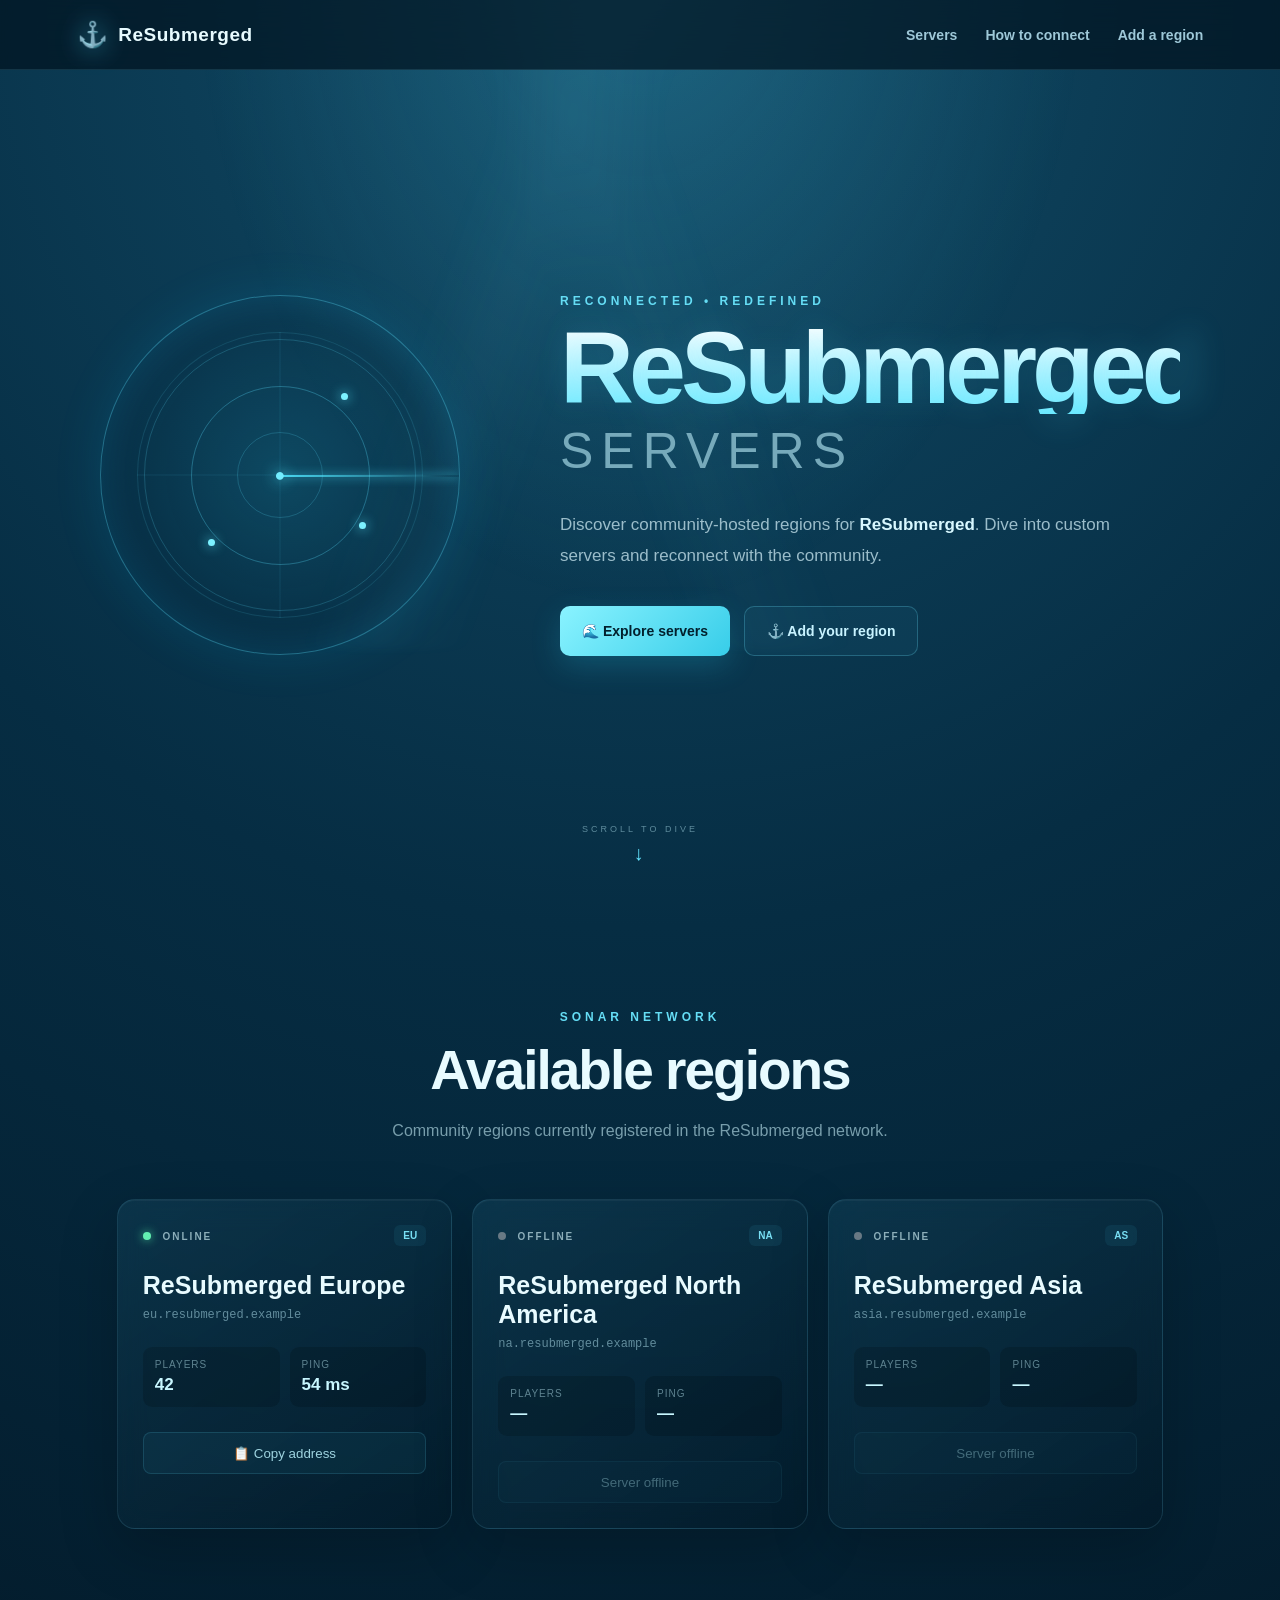
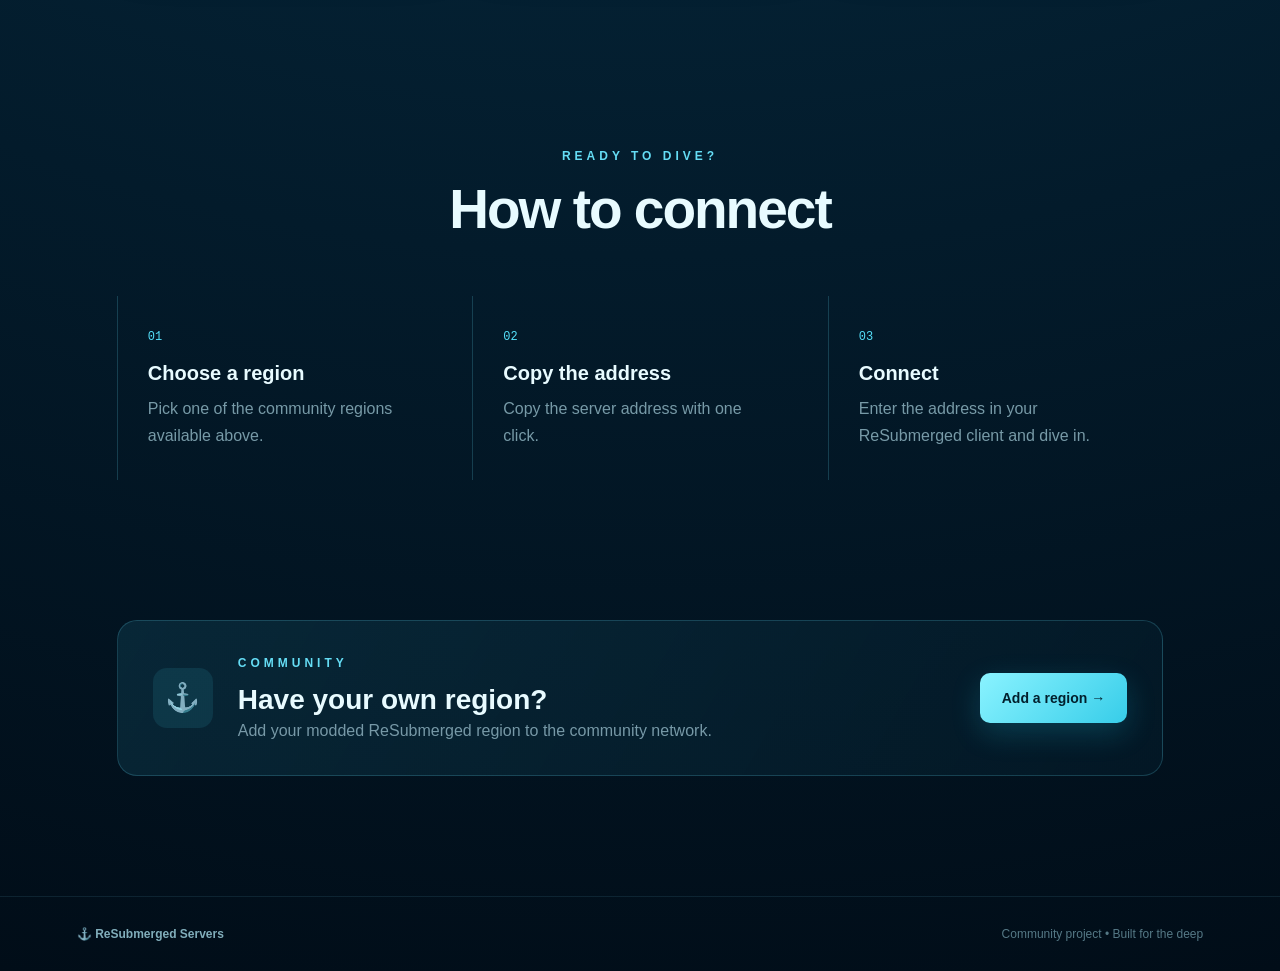
==== commit 10e80d8e: "Final test" ====
--- a/index.html
+++ b/index.html
@@ -375,5 +375,7 @@
 
     </footer>
 
+<script src="script.js"></script>
+
 </body>
 </html>
--- a/style.css
+++ b/style.css
@@ -1,8 +1,6 @@
-@import url('https://fonts.googleapis.com/css2?family=Inter:wght@400;500;600;700;800&family=Space+Grotesk:wght@400;500;600;700&display=swap');
-
-
-/* ========================================
-   RESET
+/* ========================================
+   ReSubmerged Servers
+   Underwater Theme
 ======================================== */
 
 * {
@@ -18,17 +16,20 @@
 body {
     min-height: 100vh;
 
-    font-family: "Inter", sans-serif;
-
-    color: #e8faff;
+    font-family:
+        Arial,
+        Helvetica,
+        sans-serif;
+
+    color: #e8fbff;
 
     background:
         radial-gradient(
             circle at 50% 0%,
-            #0b4261 0%,
-            #062b43 30%,
-            #031b2b 65%,
-            #01111c 100%
+            #124d69 0%,
+            #062d43 35%,
+            #031b2b 70%,
+            #010d18 100%
         );
 
     overflow-x: hidden;
@@ -36,173 +37,206 @@
 
 
 /* ========================================
-   UNDERWATER BACKGROUND
-======================================== */
-
-.ocean {
+   BACKGROUND
+======================================== */
+
+body::before {
+    content: "";
+
     position: fixed;
     inset: 0;
 
     pointer-events: none;
 
-    overflow: hidden;
+    background:
+        radial-gradient(
+            ellipse at 50% -10%,
+            rgba(91, 224, 255, 0.18),
+            transparent 50%
+        );
 
     z-index: -3;
 }
+
+
+/* ========================================
+   LIGHT RAYS
+======================================== */
 
 .light-rays {
     position: fixed;
 
-    top: -20%;
+    top: -250px;
     left: 50%;
 
     width: 900px;
-    height: 1000px;
+    height: 900px;
 
     transform: translateX(-50%);
+
+    pointer-events: none;
+
+    opacity: 0.22;
 
     background:
         linear-gradient(
             110deg,
-            transparent 20%,
-            rgba(76, 220, 255, 0.08) 35%,
+            transparent 35%,
+            rgba(120, 230, 255, 0.16) 42%,
             transparent 50%
+        ),
+        linear-gradient(
+            70deg,
+            transparent 40%,
+            rgba(120, 230, 255, 0.13) 47%,
+            transparent 55%
         );
 
-    filter: blur(20px);
-
-    animation: rays 8s ease-in-out infinite alternate;
+    filter: blur(5px);
+
+    z-index: -2;
+
+    animation: lightMove 8s ease-in-out infinite alternate;
+}
+
+@keyframes lightMove {
+
+    from {
+        transform:
+            translateX(-50%)
+            rotate(-3deg);
+    }
+
+    to {
+        transform:
+            translateX(-50%)
+            rotate(3deg);
+    }
+}
+
+
+/* ========================================
+   BUBBLES
+======================================== */
+
+.bubbles {
+    position: fixed;
+    inset: 0;
 
     pointer-events: none;
 
-    z-index: -2;
-}
-
-@keyframes rays {
-    from {
-        transform: translateX(-55%) rotate(-3deg);
-        opacity: .5;
-    }
-
-    to {
-        transform: translateX(-45%) rotate(3deg);
-        opacity: 1;
-    }
-}
-
-
-/* ========================================
-   BUBBLES
-======================================== */
-
-.bubble {
+    overflow: hidden;
+
+    z-index: -1;
+}
+
+.bubbles span {
     position: absolute;
 
-    bottom: -100px;
-
-    border-radius: 50%;
-
-    border: 1px solid rgba(150, 235, 255, .25);
-
-    background:
-        radial-gradient(
-            circle at 30% 30%,
-            rgba(255,255,255,.25),
-            rgba(255,255,255,.02)
-        );
-
-    box-shadow:
-        inset 0 0 10px rgba(255,255,255,.08),
-        0 0 15px rgba(0,190,255,.08);
-
-    animation: bubble-rise linear infinite;
-}
-
-.bubble-1 {
-    left: 8%;
+    bottom: -80px;
+
     width: 12px;
     height: 12px;
-    animation-duration: 14s;
-}
-
-.bubble-2 {
-    left: 18%;
+
+    border: 1px solid rgba(170, 240, 255, 0.35);
+
+    border-radius: 50%;
+
+    background: rgba(130, 220, 255, 0.05);
+
+    animation: bubbleUp linear infinite;
+}
+
+.bubbles span:nth-child(1) {
+    left: 8%;
+    animation-duration: 13s;
+    animation-delay: 1s;
+}
+
+.bubbles span:nth-child(2) {
+    left: 19%;
     width: 7px;
     height: 7px;
     animation-duration: 10s;
-    animation-delay: 2s;
-}
-
-.bubble-3 {
-    left: 35%;
+    animation-delay: 4s;
+}
+
+.bubbles span:nth-child(3) {
+    left: 32%;
     width: 18px;
     height: 18px;
-    animation-duration: 17s;
-    animation-delay: 5s;
-}
-
-.bubble-4 {
-    left: 51%;
+    animation-duration: 16s;
+    animation-delay: 2s;
+}
+
+.bubbles span:nth-child(4) {
+    left: 48%;
+    width: 6px;
+    height: 6px;
+    animation-duration: 11s;
+    animation-delay: 6s;
+}
+
+.bubbles span:nth-child(5) {
+    left: 62%;
+    width: 14px;
+    height: 14px;
+    animation-duration: 15s;
+    animation-delay: 3s;
+}
+
+.bubbles span:nth-child(6) {
+    left: 74%;
     width: 8px;
     height: 8px;
     animation-duration: 12s;
-    animation-delay: 1s;
-}
-
-.bubble-5 {
-    left: 66%;
-    width: 15px;
-    height: 15px;
-    animation-duration: 15s;
-    animation-delay: 4s;
-}
-
-.bubble-6 {
-    left: 75%;
-    width: 6px;
-    height: 6px;
-    animation-duration: 9s;
-    animation-delay: 3s;
-}
-
-.bubble-7 {
-    left: 87%;
+    animation-delay: 7s;
+}
+
+.bubbles span:nth-child(7) {
+    left: 86%;
     width: 20px;
     height: 20px;
-    animation-duration: 19s;
-    animation-delay: 6s;
-}
-
-.bubble-8 {
-    left: 95%;
-    width: 9px;
-    height: 9px;
-    animation-duration: 11s;
-}
-
-@keyframes bubble-rise {
+    animation-duration: 18s;
+    animation-delay: 1s;
+}
+
+.bubbles span:nth-child(8) {
+    left: 94%;
+    width: 5px;
+    height: 5px;
+    animation-duration: 9s;
+    animation-delay: 5s;
+}
+
+@keyframes bubbleUp {
 
     0% {
         transform:
             translateY(0)
-            translateX(0);
+            translateX(0)
+            scale(0.8);
+
         opacity: 0;
     }
 
     10% {
-        opacity: .8;
+        opacity: 0.7;
     }
 
     50% {
         transform:
             translateY(-50vh)
-            translateX(25px);
+            translateX(20px)
+            scale(1);
     }
 
     100% {
         transform:
-            translateY(-115vh)
-            translateX(-30px);
+            translateY(-120vh)
+            translateX(-20px)
+            scale(1.2);
+
         opacity: 0;
     }
 }
@@ -213,57 +247,71 @@
 ======================================== */
 
 .navbar {
-
-    width: min(1200px, calc(100% - 40px));
-
-    margin: auto;
-
-    height: 80px;
+    position: sticky;
+    top: 0;
+
+    z-index: 100;
 
     display: flex;
     align-items: center;
     justify-content: space-between;
-}
-
-.brand {
-
+
+    padding: 20px 6%;
+
+    border-bottom:
+        1px solid rgba(130, 230, 255, 0.12);
+
+    background:
+        rgba(2, 20, 32, 0.72);
+
+    backdrop-filter: blur(18px);
+}
+
+.logo {
     display: flex;
     align-items: center;
     gap: 10px;
 
-    color: white;
-
-    font-family: "Space Grotesk", sans-serif;
-    font-size: 20px;
-    font-weight: 700;
-
-    text-decoration: none;
-}
-
-.brand-icon {
+    font-size: 19px;
+    font-weight: 800;
+
+    letter-spacing: 0.5px;
+}
+
+.logo-icon {
+    color: #65e6ff;
+
     font-size: 25px;
+
+    filter:
+        drop-shadow(
+            0 0 12px
+            rgba(80, 220, 255, 0.7)
+        );
 }
 
 .navbar nav {
-
     display: flex;
     gap: 28px;
 }
 
-.navbar nav a {
-
-    color: #8fb9ca;
+.navbar a {
+    color: #9ec8d8;
 
     text-decoration: none;
 
     font-size: 14px;
-    font-weight: 500;
-
-    transition: .2s;
-}
-
-.navbar nav a:hover {
-    color: white;
+    font-weight: 600;
+
+    transition: 0.25s;
+}
+
+.navbar a:hover {
+    color: #69e8ff;
+
+    text-shadow:
+        0 0 12px
+        rgba(70, 220, 255, 0.7);
 }
 
 
@@ -272,686 +320,659 @@
 ======================================== */
 
 .hero {
-
-    width: min(1200px, calc(100% - 40px));
-
-    min-height: 650px;
+    min-height: calc(100vh - 70px);
+
+    position: relative;
+
+    display: flex;
+    align-items: center;
+
+    padding: 80px 8% 100px;
+}
+
+.hero-content {
+    width: 100%;
+    max-width: 1250px;
 
     margin: auto;
-
-    display: grid;
-
-    grid-template-columns: 1.1fr .9fr;
-
-    align-items: center;
-
-    gap: 50px;
-}
-
-.eyebrow {
-
-    display: inline-flex;
-
-    align-items: center;
-
-    gap: 9px;
-
-    padding: 8px 13px;
-
-    border-radius: 30px;
-
-    background: rgba(70, 205, 255, .08);
-
-    border: 1px solid rgba(70, 205, 255, .15);
-
-    color: #76dfff;
-
-    font-size: 12px;
-
-    font-weight: 600;
-
-    letter-spacing: .5px;
-}
-
-.pulse {
-
-    width: 7px;
-    height: 7px;
-
-    border-radius: 50%;
-
-    background: #45e6ad;
-
-    box-shadow: 0 0 12px #45e6ad;
-
-    animation: pulse 2s infinite;
-}
-
-@keyframes pulse {
-
-    0%, 100% {
-        opacity: 1;
-        transform: scale(1);
-    }
-
-    50% {
-        opacity: .4;
-        transform: scale(.7);
-    }
-}
-
-.hero h1 {
-
-    margin-top: 25px;
-
-    max-width: 650px;
-
-    font-family: "Space Grotesk", sans-serif;
-
-    font-size: clamp(50px, 7vw, 86px);
-
-    line-height: .95;
-
-    letter-spacing: -4px;
-}
-
-.hero h1 span {
-
-    display: block;
-
-    background:
-        linear-gradient(
-            120deg,
-            #ffffff,
-            #56dcff,
-            #27aee9
-        );
-
-    -webkit-background-clip: text;
-    background-clip: text;
-
-    color: transparent;
-}
-
-.hero p {
-
-    max-width: 580px;
-
-    margin-top: 28px;
-
-    color: #8eb6c8;
-
-    font-size: 17px;
-
-    line-height: 1.8;
-}
-
-.hero-buttons {
-
-    display: flex;
-
-    gap: 13px;
-
-    margin-top: 35px;
-}
-
-
-/* ========================================
-   BUTTONS
-======================================== */
-
-.button {
-
-    display: inline-flex;
-
-    align-items: center;
-    justify-content: center;
-
-    min-height: 48px;
-
-    padding: 0 20px;
-
-    border-radius: 12px;
-
-    font-size: 14px;
-
-    font-weight: 600;
-
-    text-decoration: none;
-
-    transition:
-        transform .2s,
-        box-shadow .2s,
-        background .2s;
-}
-
-.button:hover {
-
-    transform: translateY(-2px);
-}
-
-.button.primary {
-
-    color: #001724;
-
-    background:
-        linear-gradient(
-            135deg,
-            #76e7ff,
-            #31bce9
-        );
-
-    box-shadow:
-        0 10px 30px rgba(22, 180, 230, .2);
-}
-
-.button.primary:hover {
-
-    box-shadow:
-        0 15px 40px rgba(22, 180, 230, .35);
-}
-
-.button.secondary {
-
-    color: #b5d8e6;
-
-    background: rgba(255,255,255,.04);
-
-    border: 1px solid rgba(255,255,255,.1);
-}
-
-
-/* ========================================
-   SONAR
-======================================== */
-
-.hero-art {
-
-    display: flex;
-
-    justify-content: center;
-}
-
-.sonar {
-
-    position: relative;
-
-    width: min(400px, 80vw);
-    aspect-ratio: 1;
-
-    border-radius: 50%;
-
-    background:
-        radial-gradient(
-            circle,
-            rgba(32, 170, 210, .14),
-            rgba(2, 35, 53, .3)
-        );
-
-    border:
-        1px solid rgba(90,220,255,.2);
-
-    box-shadow:
-        0 0 100px rgba(20,180,230,.1),
-        inset 0 0 80px rgba(20,180,230,.08);
-}
-
-.sonar-ring {
-
-    position: absolute;
-
-    inset: 15%;
-
-    border:
-        1px solid rgba(70,220,255,.12);
-
-    border-radius: 50%;
-}
-
-.ring-2 {
-    inset: 30%;
-}
-
-.ring-3 {
-    inset: 45%;
-}
-
-.sonar-sweep {
-
-    position: absolute;
-
-    top: 50%;
-    left: 50%;
-
-    width: 50%;
-    height: 2px;
-
-    transform-origin: left center;
-
-    background:
-        linear-gradient(
-            90deg,
-            rgba(83,225,255,.8),
-            transparent
-        );
-
-    box-shadow: 0 0 15px #54ddff;
-
-    animation: sweep 4s linear infinite;
-}
-
-@keyframes sweep {
-
-    from {
-        transform: rotate(0deg);
-    }
-
-    to {
-        transform: rotate(360deg);
-    }
-}
-
-.sonar-center {
-
-    position: absolute;
-
-    top: 50%;
-    left: 50%;
-
-    transform: translate(-50%, -50%);
-
-    width: 65px;
-    height: 65px;
 
     display: flex;
     align-items: center;
     justify-content: center;
 
+    gap: 100px;
+}
+
+
+/* ========================================
+   SONAR
+======================================== */
+
+.sonar {
+    position: relative;
+
+    flex-shrink: 0;
+
+    width: 360px;
+    height: 360px;
+
+    border:
+        1px solid
+        rgba(83, 222, 255, 0.35);
+
     border-radius: 50%;
 
-    background: rgba(30,150,190,.12);
-
-    border: 1px solid rgba(100,230,255,.25);
-
-    font-size: 28px;
+    background:
+        radial-gradient(
+            circle,
+            rgba(30, 160, 190, 0.16),
+            rgba(2, 30, 45, 0.12) 60%,
+            transparent 70%
+        );
+
+    box-shadow:
+        0 0 50px
+        rgba(0, 195, 255, 0.12),
+
+        inset 0 0 50px
+        rgba(0, 195, 255, 0.08);
+
+    overflow: hidden;
+}
+
+.sonar::before,
+.sonar::after {
+    content: "";
+
+    position: absolute;
+
+    inset: 10%;
+
+    border:
+        1px solid
+        rgba(92, 225, 255, 0.13);
+
+    border-radius: 50%;
+}
+
+.sonar::after {
+    inset: 25%;
+}
+
+.sonar-ring {
+    position: absolute;
+
+    inset: 40%;
+
+    border:
+        1px solid
+        rgba(92, 225, 255, 0.2);
+
+    border-radius: 50%;
+}
+
+.ring-1 {
+    inset: 12%;
+}
+
+.ring-2 {
+    inset: 25%;
+}
+
+.ring-3 {
+    inset: 38%;
+}
+
+.sonar::before {
+    background:
+        linear-gradient(
+            transparent 49.7%,
+            rgba(90, 220, 255, 0.12) 50%,
+            transparent 50.3%
+        ),
+        linear-gradient(
+            90deg,
+            transparent 49.7%,
+            rgba(90, 220, 255, 0.12) 50%,
+            transparent 50.3%
+        );
+}
+
+.sonar-sweep {
+    position: absolute;
+
+    top: 50%;
+    left: 50%;
+
+    width: 50%;
+    height: 2px;
+
+    transform-origin: left center;
+
+    background:
+        linear-gradient(
+            90deg,
+            rgba(80, 230, 255, 0.9),
+            transparent
+        );
+
+    box-shadow:
+        0 0 10px
+        rgba(80, 230, 255, 0.9);
+
+    animation:
+        sonarSweep 3s linear infinite;
+}
+
+@keyframes sonarSweep {
+
+    from {
+        transform: rotate(0deg);
+    }
+
+    to {
+        transform: rotate(360deg);
+    }
+}
+
+.sonar-center {
+    position: absolute;
+
+    top: 50%;
+    left: 50%;
+
+    transform: translate(-50%, -50%);
+
+    color: #73edff;
+
+    font-size: 18px;
+
+    text-shadow:
+        0 0 15px
+        #5deaff;
 }
 
 .sonar-dot {
-
     position: absolute;
+
+    width: 7px;
+    height: 7px;
+
+    border-radius: 50%;
+
+    background: #7cf1ff;
+
+    box-shadow:
+        0 0 12px
+        #5deaff;
+
+    animation: sonarPulse 1.8s infinite;
+}
+
+.dot-1 {
+    top: 27%;
+    left: 67%;
+}
+
+.dot-2 {
+    top: 68%;
+    left: 30%;
+
+    animation-delay: 0.6s;
+}
+
+.dot-3 {
+    top: 63%;
+    left: 72%;
+
+    animation-delay: 1.1s;
+}
+
+@keyframes sonarPulse {
+
+    0%,
+    100% {
+        opacity: 0.3;
+        transform: scale(0.7);
+    }
+
+    50% {
+        opacity: 1;
+        transform: scale(1.5);
+    }
+}
+
+
+/* ========================================
+   HERO TEXT
+======================================== */
+
+.hero-text {
+    max-width: 620px;
+}
+
+.eyebrow {
+    margin-bottom: 14px;
+
+    color: #65ddf5;
+
+    font-size: 12px;
+    font-weight: 800;
+
+    letter-spacing: 4px;
+}
+
+.hero h1 {
+    font-size: clamp(55px, 8vw, 105px);
+
+    line-height: 0.9;
+
+    letter-spacing: -5px;
+
+    background:
+        linear-gradient(
+            180deg,
+            #ffffff,
+            #6deaff
+        );
+
+    -webkit-background-clip: text;
+    background-clip: text;
+
+    color: transparent;
+
+    text-shadow:
+        0 0 30px
+        rgba(76, 220, 255, 0.15);
+}
+
+.hero h2 {
+    margin-top: 8px;
+
+    color: #77aabb;
+
+    font-size: clamp(30px, 4vw, 50px);
+
+    font-weight: 300;
+
+    letter-spacing: 8px;
+
+    text-transform: uppercase;
+}
+
+.hero-description {
+    max-width: 560px;
+
+    margin-top: 30px;
+
+    color: #9bbdca;
+
+    font-size: 17px;
+
+    line-height: 1.8;
+}
+
+.hero-description strong {
+    color: #d8f8ff;
+}
+
+.hero-buttons {
+    display: flex;
+
+    flex-wrap: wrap;
+
+    gap: 14px;
+
+    margin-top: 35px;
+}
+
+
+/* ========================================
+   BUTTONS
+======================================== */
+
+.button {
+    display: inline-flex;
+    align-items: center;
+    justify-content: center;
+
+    min-height: 50px;
+
+    padding: 0 22px;
+
+    border-radius: 10px;
+
+    text-decoration: none;
+
+    font-size: 14px;
+    font-weight: 800;
+
+    transition:
+        transform 0.2s,
+        box-shadow 0.2s,
+        background 0.2s;
+}
+
+.button:hover {
+    transform: translateY(-3px);
+}
+
+.button.primary {
+    color: #02202d;
+
+    background:
+        linear-gradient(
+            135deg,
+            #8af3ff,
+            #37cde9
+        );
+
+    box-shadow:
+        0 10px 30px
+        rgba(41, 207, 240, 0.2);
+}
+
+.button.primary:hover {
+    box-shadow:
+        0 15px 40px
+        rgba(41, 207, 240, 0.35);
+}
+
+.button.secondary {
+    color: #c8f3ff;
+
+    border:
+        1px solid
+        rgba(110, 225, 250, 0.25);
+
+    background:
+        rgba(70, 180, 210, 0.06);
+}
+
+.button.secondary:hover {
+    background:
+        rgba(70, 180, 210, 0.13);
+}
+
+
+/* ========================================
+   SCROLL
+======================================== */
+
+.scroll-indicator {
+    position: absolute;
+
+    bottom: 35px;
+    left: 50%;
+
+    transform: translateX(-50%);
+
+    color: #5e8b9c;
+
+    text-align: center;
+
+    font-size: 9px;
+
+    letter-spacing: 3px;
+}
+
+.scroll-indicator div {
+    margin-top: 8px;
+
+    color: #63e5ff;
+
+    font-size: 20px;
+
+    animation:
+        scrollBounce 1.5s infinite;
+}
+
+@keyframes scrollBounce {
+
+    0%,
+    100% {
+        transform: translateY(0);
+    }
+
+    50% {
+        transform: translateY(7px);
+    }
+}
+
+
+/* ========================================
+   SECTIONS
+======================================== */
+
+.section {
+    max-width: 1200px;
+
+    margin: auto;
+
+    padding: 110px 6%;
+}
+
+.section-title {
+    text-align: center;
+
+    margin-bottom: 55px;
+}
+
+.section-title h2 {
+    font-size: clamp(34px, 5vw, 55px);
+
+    letter-spacing: -2px;
+}
+
+.section-title > p:last-child {
+    max-width: 600px;
+
+    margin: 15px auto 0;
+
+    color: #789eac;
+
+    line-height: 1.7;
+}
+
+
+/* ========================================
+   SERVER CARDS
+======================================== */
+
+.server-grid {
+    display: grid;
+
+    grid-template-columns:
+        repeat(3, 1fr);
+
+    gap: 20px;
+}
+
+.server-card {
+    position: relative;
+
+    padding: 25px;
+
+    border:
+        1px solid
+        rgba(130, 225, 250, 0.13);
+
+    border-radius: 18px;
+
+    background:
+        linear-gradient(
+            145deg,
+            rgba(24, 80, 105, 0.35),
+            rgba(3, 24, 38, 0.55)
+        );
+
+    box-shadow:
+        inset 0 1px 0
+        rgba(255, 255, 255, 0.04),
+
+        0 20px 60px
+        rgba(0, 0, 0, 0.2);
+
+    backdrop-filter: blur(15px);
+
+    transition:
+        transform 0.25s,
+        border-color 0.25s;
+}
+
+.server-card:hover {
+    transform: translateY(-7px);
+
+    border-color:
+        rgba(90, 225, 255, 0.35);
+}
+
+.server-header {
+    display: flex;
+
+    align-items: center;
+    justify-content: space-between;
+
+    margin-bottom: 25px;
+}
+
+.status {
+    display: inline-block;
 
     width: 8px;
     height: 8px;
 
+    margin-right: 7px;
+
     border-radius: 50%;
-
-    background: #5fe4ff;
-
-    box-shadow: 0 0 15px #5fe4ff;
-}
-
-.dot-1 {
-    top: 26%;
-    left: 64%;
-}
-
-.dot-2 {
-    top: 63%;
-    left: 27%;
-}
-
-
-/* ========================================
-   STATS
-======================================== */
-
-.stats {
-
-    width: min(1000px, calc(100% - 40px));
-
-    margin: 20px auto 100px;
-
+}
+
+.status.online {
+    background: #63efb1;
+
+    box-shadow:
+        0 0 10px
+        rgba(80, 240, 170, 0.8);
+}
+
+.status.offline {
+    background: #687984;
+}
+
+.status-text {
+    color: #8caeb9;
+
+    font-size: 10px;
+
+    font-weight: 800;
+
+    letter-spacing: 2px;
+}
+
+.server-region {
+    padding: 5px 9px;
+
+    border-radius: 6px;
+
+    color: #78dff4;
+
+    background:
+        rgba(70, 210, 240, 0.08);
+
+    font-size: 10px;
+
+    font-weight: 800;
+}
+
+.server-card h3 {
+    font-size: 25px;
+}
+
+.server-address {
+    margin-top: 8px;
+
+    color: #628c9c;
+
+    font-family:
+        monospace;
+
+    font-size: 12px;
+}
+
+.server-info {
     display: grid;
 
-    grid-template-columns: repeat(3, 1fr);
-
-    border-top: 1px solid rgba(255,255,255,.07);
-    border-bottom: 1px solid rgba(255,255,255,.07);
-}
-
-.stat {
-
-    padding: 28px;
-
-    text-align: center;
-
-    border-right: 1px solid rgba(255,255,255,.07);
-}
-
-.stat:last-child {
-    border-right: none;
-}
-
-.stat strong {
-
+    grid-template-columns:
+        1fr 1fr;
+
+    gap: 10px;
+
+    margin: 25px 0;
+}
+
+.server-info div {
+    padding: 12px;
+
+    border-radius: 9px;
+
+    background:
+        rgba(0, 0, 0, 0.16);
+}
+
+.server-info span {
     display: block;
 
-    font-family: "Space Grotesk", sans-serif;
-
-    font-size: 30px;
-}
-
-.stat span {
-
+    color: #5f8491;
+
+    font-size: 10px;
+
+    text-transform: uppercase;
+
+    letter-spacing: 1px;
+}
+
+.server-info strong {
     display: block;
 
     margin-top: 5px;
 
-    color: #7099aa;
-
-    font-size: 12px;
-
-    text-transform: uppercase;
-
-    letter-spacing: 1px;
-}
-
-
-/* ========================================
-   SECTIONS
-======================================== */
-
-.section {
-
-    width: min(1200px, calc(100% - 40px));
-
-    margin: 0 auto 130px;
-}
-
-.section-heading {
-
-    display: flex;
-
-    justify-content: space-between;
-    align-items: end;
-
-    margin-bottom: 35px;
-}
-
-.section-label {
-
-    color: #49cbed;
-
-    font-size: 11px;
-
-    font-weight: 700;
-
-    letter-spacing: 2px;
-}
-
-.section h2 {
-
-    margin-top: 8px;
-
-    font-family: "Space Grotesk", sans-serif;
-
-    font-size: 42px;
-
-    letter-spacing: -1.5px;
-}
-
-.section-heading p {
-
-    margin-top: 8px;
-
-    color: #7298a8;
-
-    font-size: 14px;
-}
-
-.centered {
-
-    text-align: center;
-
-    display: block;
-}
-
-
-/* ========================================
-   SERVER CARDS
-======================================== */
-
-.server-grid {
-
-    display: grid;
-
-    grid-template-columns:
-        repeat(auto-fit, minmax(280px, 1fr));
-
-    gap: 18px;
-}
-
-.server-card {
-
-    position: relative;
-
-    padding: 25px;
-
-    overflow: hidden;
-
-    border-radius: 18px;
-
-    background:
-        linear-gradient(
-            145deg,
-            rgba(22,100,130,.18),
-            rgba(255,255,255,.025)
-        );
+    color: #c8f7ff;
+
+    font-size: 17px;
+}
+
+.copy-button {
+    width: 100%;
+
+    min-height: 42px;
 
     border:
-        1px solid rgba(110,220,255,.12);
-
-    backdrop-filter: blur(15px);
-
-    transition:
-        transform .25s,
-        border-color .25s,
-        box-shadow .25s;
-}
-
-.server-card:hover {
-
-    transform: translateY(-5px);
-
-    border-color:
-        rgba(100,220,255,.3);
-
-    box-shadow:
-        0 20px 50px rgba(0,0,0,.25);
-}
-
-.server-card::after {
-
-    content: "";
-
-    position: absolute;
-
-    width: 150px;
-    height: 150px;
-
-    top: -90px;
-    right: -60px;
-
-    border-radius: 50%;
-
-    background: rgba(65,205,255,.08);
-
-    filter: blur(10px);
-}
-
-.server-top {
-
-    display: flex;
-
-    justify-content: space-between;
-
-    align-items: center;
-}
-
-.server-name {
-
-    font-family: "Space Grotesk", sans-serif;
-
-    font-size: 20px;
-
-    font-weight: 600;
-}
-
-.status {
-
-    display: inline-flex;
-
-    align-items: center;
-
-    gap: 7px;
-
-    padding: 6px 9px;
-
-    border-radius: 20px;
-
-    background: rgba(40,210,150,.08);
-
-    color: #5de3af;
-
-    font-size: 11px;
-
-    font-weight: 600;
-}
-
-.status-dot {
-
-    width: 6px;
-    height: 6px;
-
-    border-radius: 50%;
-
-    background: currentColor;
-
-    box-shadow: 0 0 8px currentColor;
-}
-
-.status.offline {
-
-    color: #ff7f8d;
-
-    background: rgba(255,80,100,.08);
-}
-
-.server-description {
-
-    min-height: 45px;
-
-    margin-top: 17px;
-
-    color: #759aaa;
-
-    font-size: 13px;
-
-    line-height: 1.6;
-}
-
-.server-info {
-
-    display: flex;
-
-    gap: 15px;
-
-    margin-top: 20px;
-
-    color: #8db5c4;
-
-    font-size: 12px;
-}
-
-.server-address {
-
-    margin-top: 18px;
-
-    padding: 10px 12px;
+        1px solid
+        rgba(100, 220, 245, 0.15);
 
     border-radius: 8px;
 
-    background: rgba(0,0,0,.2);
-
-    color: #74c9df;
-
-    font-family: monospace;
-
-    font-size: 12px;
-
-    overflow: hidden;
-
-    text-overflow: ellipsis;
-}
-
-.copy-button {
-
-    width: 100%;
-
-    margin-top: 12px;
-
-    padding: 11px;
-
-    border: 0;
-
-    border-radius: 9px;
-
-    color: #9ecbd9;
-
-    background: rgba(255,255,255,.05);
+    color: #9ed3df;
+
+    background:
+        rgba(70, 200, 230, 0.06);
 
     cursor: pointer;
 
-    font-weight: 600;
-
-    transition: .2s;
-}
-
-.copy-button:hover {
-
-    color: white;
-
-    background: rgba(80,210,245,.1);
-}
-
-
-/* ========================================
-   REFRESH
-======================================== */
-
-.refresh-button {
-
-    padding: 10px 15px;
-
-    border-radius: 9px;
-
-    border:
-        1px solid rgba(255,255,255,.1);
-
-    background: rgba(255,255,255,.03);
-
-    color: #8eb6c6;
-
-    cursor: pointer;
-
-    transition: .2s;
-}
-
-.refresh-button:hover {
-
-    color: white;
-
-    border-color: rgba(80,210,245,.3);
+    transition: 0.2s;
+}
+
+.copy-button:hover:not(:disabled) {
+    color: #d9fbff;
+
+    background:
+        rgba(70, 200, 230, 0.14);
+}
+
+.copy-button:disabled {
+    opacity: 0.4;
+
+    cursor: not-allowed;
 }
 
 
@@ -960,154 +981,113 @@
 ======================================== */
 
 .steps {
-
     display: grid;
 
     grid-template-columns:
         repeat(3, 1fr);
 
-    gap: 18px;
-
-    margin-top: 45px;
+    gap: 20px;
 }
 
 .step {
-
-    position: relative;
-
-    padding: 35px 28px;
-
-    border-radius: 18px;
-
-    background: rgba(255,255,255,.025);
-
-    border: 1px solid rgba(255,255,255,.07);
-}
-
-.step-number {
-
-    position: absolute;
-
-    top: 18px;
-    right: 20px;
-
-    color: rgba(90,220,255,.25);
-
-    font-family: "Space Grotesk", sans-serif;
-
-    font-size: 13px;
-
-    font-weight: 700;
-}
-
-.step-icon {
-
-    font-size: 30px;
-
-    margin-bottom: 22px;
+    padding: 30px;
+
+    border-left:
+        1px solid
+        rgba(100, 220, 245, 0.2);
+}
+
+.step > span {
+    color: #54dff9;
+
+    font-family: monospace;
+
+    font-size: 12px;
 }
 
 .step h3 {
-
-    font-family: "Space Grotesk", sans-serif;
-
-    font-size: 18px;
+    margin-top: 18px;
+
+    font-size: 20px;
 }
 
 .step p {
-
     margin-top: 10px;
 
-    color: #7197a8;
-
-    font-size: 13px;
+    color: #779aa7;
 
     line-height: 1.7;
 }
 
 
 /* ========================================
-   CTA
-======================================== */
-
-.cta {
-
-    width: min(1000px, calc(100% - 40px));
-
-    margin: 0 auto 100px;
-
-    position: relative;
-
-    overflow: hidden;
-
-    border-radius: 25px;
+   ADD REGION
+======================================== */
+
+.add-section {
+    max-width: 1200px;
+
+    margin: auto;
+
+    padding: 30px 6% 120px;
+}
+
+.add-card {
+    display: flex;
+
+    align-items: center;
+
+    gap: 25px;
+
+    padding: 35px;
+
+    border:
+        1px solid
+        rgba(100, 220, 245, 0.2);
+
+    border-radius: 20px;
 
     background:
         linear-gradient(
-            135deg,
-            rgba(24,130,165,.2),
-            rgba(30,80,120,.08)
+            120deg,
+            rgba(34, 119, 145, 0.2),
+            rgba(4, 30, 45, 0.5)
         );
-
-    border:
-        1px solid rgba(80,210,250,.14);
-}
-
-.cta-content {
-
-    position: relative;
-
-    z-index: 2;
-
-    padding: 70px 30px;
-
-    text-align: center;
-}
-
-.cta-icon {
-
-    font-size: 40px;
-}
-
-.cta h2 {
-
-    margin-top: 15px;
-
-    font-family: "Space Grotesk", sans-serif;
-
-    font-size: 36px;
-}
-
-.cta p {
-
-    margin: 12px auto 25px;
-
-    max-width: 500px;
-
-    color: #7da4b3;
-
-    font-size: 14px;
-
-    line-height: 1.7;
-}
-
-.cta-glow {
-
-    position: absolute;
-
-    width: 300px;
-    height: 300px;
-
-    left: 50%;
-    top: 50%;
-
-    transform: translate(-50%, -50%);
-
-    border-radius: 50%;
-
-    background: rgba(30,190,240,.1);
-
-    filter: blur(70px);
+}
+
+.add-icon {
+    display: grid;
+
+    flex-shrink: 0;
+
+    width: 60px;
+    height: 60px;
+
+    place-items: center;
+
+    border-radius: 14px;
+
+    color: #69eaff;
+
+    background:
+        rgba(70, 210, 240, 0.1);
+
+    font-size: 28px;
+}
+
+.add-card h2 {
+    font-size: 28px;
+}
+
+.add-card p:not(.eyebrow) {
+    margin-top: 6px;
+
+    color: #7799a7;
+}
+
+.add-card .button {
+    margin-left: auto;
+    flex-shrink: 0;
 }
 
 
@@ -1116,64 +1096,62 @@
 ======================================== */
 
 footer {
-
-    width: min(1200px, calc(100% - 40px));
-
-    margin: auto;
-
-    padding: 30px 0 40px;
-
     display: flex;
 
     align-items: center;
     justify-content: space-between;
 
-    border-top: 1px solid rgba(255,255,255,.07);
-
-    color: #668b9a;
+    padding: 30px 6%;
+
+    border-top:
+        1px solid
+        rgba(130, 225, 250, 0.1);
+
+    color: #557986;
 
     font-size: 12px;
 }
 
 footer strong {
-
-    display: block;
-
-    color: #b3d8e4;
-
-    margin-bottom: 5px;
-}
-
-footer span {
-
-    color: #668b9a;
-}
-
-.footer-links {
-
-    display: flex;
-
-    gap: 12px;
-
-    align-items: center;
-}
-
-.footer-links a {
-
-    color: #80b5c6;
-
-    text-decoration: none;
-}
-
-
-/* ========================================
-   MOBILE
-======================================== */
-
-@media (max-width: 800px) {
+    color: #81aebb;
+}
+
+
+/* ========================================
+   RESPONSIVE
+======================================== */
+
+@media (max-width: 900px) {
+
+    .navbar nav {
+        gap: 14px;
+    }
+
+    .hero-content {
+        gap: 50px;
+    }
+
+    .sonar {
+        width: 280px;
+        height: 280px;
+    }
+
+    .server-grid {
+        grid-template-columns:
+            1fr;
+    }
+
+    .steps {
+        grid-template-columns:
+            1fr;
+    }
+}
+
+
+@media (max-width: 700px) {
 
     .navbar {
-        height: 70px;
+        padding: 16px 5%;
     }
 
     .navbar nav {
@@ -1181,76 +1159,62 @@
     }
 
     .hero {
-
         min-height: auto;
 
-        padding: 90px 0 80px;
-
-        grid-template-columns: 1fr;
+        padding:
+            70px 6%
+            100px;
+    }
+
+    .hero-content {
+        flex-direction: column-reverse;
 
         text-align: center;
     }
 
-    .hero-content {
-        display: flex;
+    .hero-buttons {
+        justify-content: center;
+    }
+
+    .hero h1 {
+        letter-spacing: -3px;
+    }
+
+    .hero h2 {
+        letter-spacing: 4px;
+    }
+
+    .sonar {
+        width: 250px;
+        height: 250px;
+    }
+
+    .scroll-indicator {
+        display: none;
+    }
+
+    .section {
+        padding:
+            80px 6%;
+    }
+
+    .add-card {
         flex-direction: column;
-        align-items: center;
-    }
-
-    .hero h1 {
-        font-size: clamp(48px, 14vw, 70px);
-        letter-spacing: -3px;
-    }
-
-    .hero p {
-        font-size: 15px;
-    }
-
-    .hero-art {
-        order: -1;
-    }
-
-    .sonar {
-        width: 260px;
-    }
-
-    .stats {
-        grid-template-columns: 1fr;
-    }
-
-    .stat {
-        border-right: none;
-        border-bottom: 1px solid rgba(255,255,255,.07);
-    }
-
-    .stat:last-child {
-        border-bottom: none;
-    }
-
-    .section-heading {
-        display: block;
-    }
-
-    .refresh-button {
-        margin-top: 20px;
-    }
-
-    .section h2 {
-        font-size: 34px;
-    }
-
-    .steps {
-        grid-template-columns: 1fr;
+
+        align-items: flex-start;
+    }
+
+    .add-card .button {
+        margin-left: 0;
+
+        width: 100%;
     }
 
     footer {
         flex-direction: column;
-        gap: 20px;
+
+        gap: 10px;
+
         text-align: center;
     }
-
-    .footer-links {
-        flex-wrap: wrap;
-        justify-content: center;
-    }
-}+}
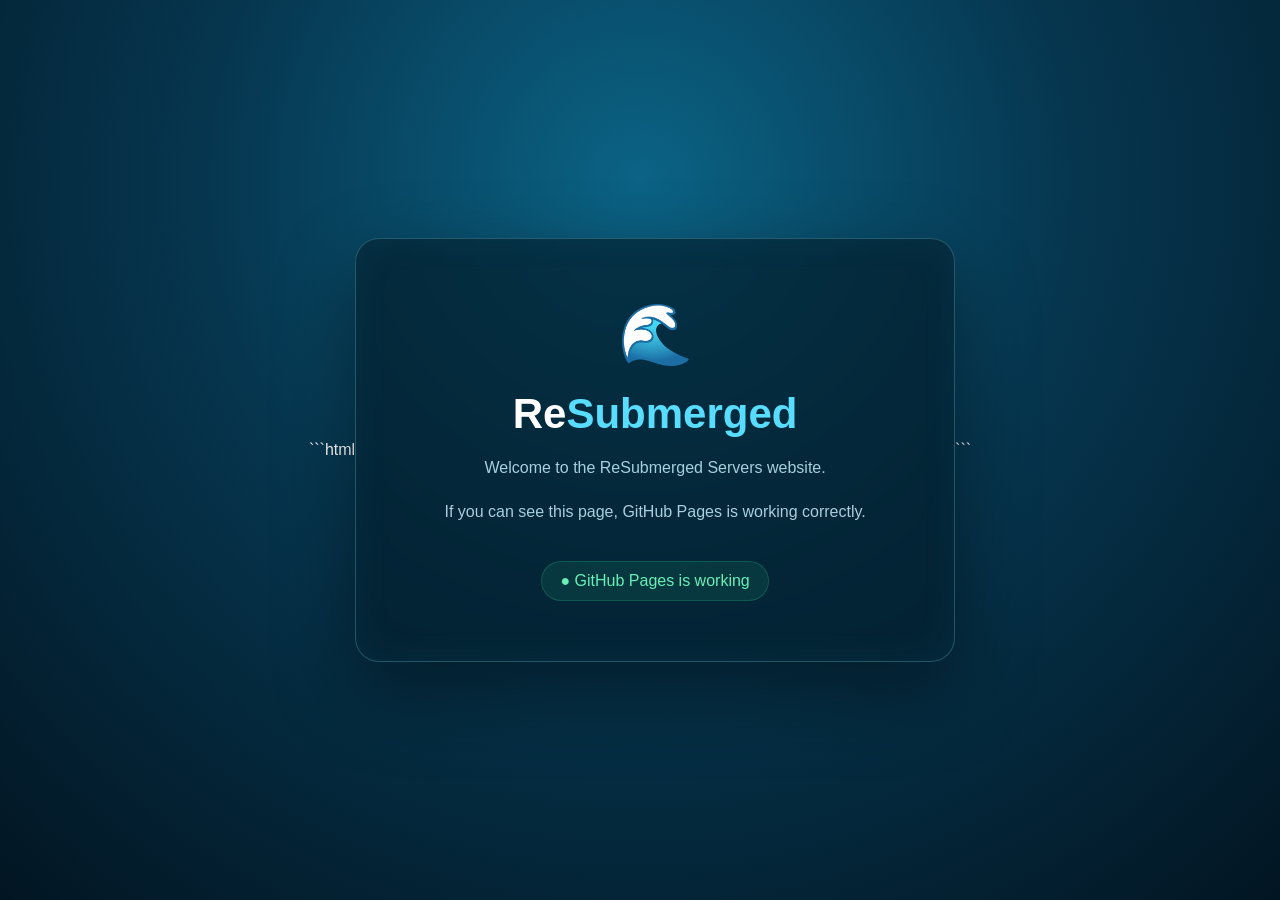
==== commit 5cf17851: "Merge pull request #1 from Isax820/main Final page in main branch" ====
--- a/index.html
+++ b/index.html
@@ -1,3 +1,4 @@
+```html
 <!DOCTYPE html>
 <html lang="fr">
 <head>
@@ -6,376 +7,187 @@
 
     <title>ReSubmerged Servers</title>
 
-    <link rel="stylesheet" href="style.css">
+    <style>
+        * {
+            box-sizing: border-box;
+        }
+
+        body {
+            margin: 0;
+            min-height: 100vh;
+
+            display: flex;
+            align-items: center;
+            justify-content: center;
+
+            font-family: Arial, sans-serif;
+
+            color: white;
+
+            background:
+                radial-gradient(
+                    circle at 50% 20%,
+                    #0b6385,
+                    #06364f 45%,
+                    #021522 100%
+                );
+
+            overflow: hidden;
+        }
+
+        .ocean {
+            position: fixed;
+            inset: 0;
+
+            pointer-events: none;
+        }
+
+        .bubble {
+            position: absolute;
+
+            bottom: -50px;
+
+            width: 15px;
+            height: 15px;
+
+            border: 1px solid rgba(255,255,255,.5);
+            border-radius: 50%;
+
+            animation: rise 8s linear infinite;
+        }
+
+        .bubble:nth-child(1) {
+            left: 20%;
+            animation-delay: 0s;
+        }
+
+        .bubble:nth-child(2) {
+            left: 40%;
+            width: 8px;
+            height: 8px;
+            animation-delay: 2s;
+        }
+
+        .bubble:nth-child(3) {
+            left: 65%;
+            width: 22px;
+            height: 22px;
+            animation-delay: 4s;
+        }
+
+        .bubble:nth-child(4) {
+            left: 80%;
+            width: 10px;
+            height: 10px;
+            animation-delay: 1s;
+        }
+
+        @keyframes rise {
+            from {
+                transform: translateY(0);
+                opacity: 0;
+            }
+
+            20% {
+                opacity: 1;
+            }
+
+            to {
+                transform: translateY(-110vh);
+                opacity: 0;
+            }
+        }
+
+        .card {
+            position: relative;
+            z-index: 2;
+
+            width: min(600px, calc(100% - 40px));
+
+            padding: 60px 40px;
+
+            text-align: center;
+
+            border: 1px solid rgba(130, 230, 255, .25);
+            border-radius: 24px;
+
+            background: rgba(3, 30, 45, .7);
+
+            box-shadow:
+                0 30px 80px rgba(0, 0, 0, .4),
+                inset 0 0 40px rgba(80, 220, 255, .05);
+
+            backdrop-filter: blur(15px);
+        }
+
+        .icon {
+            font-size: 60px;
+        }
+
+        h1 {
+            margin: 20px 0 10px;
+
+            font-size: 42px;
+        }
+
+        h1 span {
+            color: #58ddff;
+        }
+
+        p {
+            color: #a8cfdd;
+
+            line-height: 1.7;
+        }
+
+        .status {
+            display: inline-block;
+
+            margin-top: 20px;
+            padding: 10px 18px;
+
+            border-radius: 30px;
+
+            color: #69efb5;
+
+            background: rgba(50, 220, 150, .1);
+
+            border: 1px solid rgba(50, 220, 150, .2);
+        }
+    </style>
 </head>
 
 <body>
 
-    <!-- Bulles -->
-    <div class="bubbles">
-        <span></span>
-        <span></span>
-        <span></span>
-        <span></span>
-        <span></span>
-        <span></span>
-        <span></span>
-        <span></span>
+    <div class="ocean">
+        <div class="bubble"></div>
+        <div class="bubble"></div>
+        <div class="bubble"></div>
+        <div class="bubble"></div>
     </div>
 
-    <!-- Rayons de lumière -->
-    <div class="light-rays"></div>
+    <main class="card">
 
-    <!-- Navigation -->
-    <header class="navbar">
-        <div class="logo">
-            <span class="logo-icon">⚓</span>
-            <span>ReSubmerged</span>
+        <div class="icon">🌊</div>
+
+        <h1>
+            Re<span>Submerged</span>
+        </h1>
+
+        <p>
+            Welcome to the ReSubmerged Servers website.
+        </p>
+
+        <p>
+            If you can see this page, GitHub Pages is working correctly.
+        </p>
+
+        <div class="status">
+            ● GitHub Pages is working
         </div>
-
-        <nav>
-            <a href="#servers">Servers</a>
-            <a href="#connect">How to connect</a>
-            <a href="#add">Add a region</a>
-        </nav>
-    </header>
-
-    <!-- Hero -->
-    <main>
-
-        <section class="hero">
-
-            <div class="hero-content">
-
-                <div class="sonar">
-                    <div class="sonar-ring ring-1"></div>
-                    <div class="sonar-ring ring-2"></div>
-                    <div class="sonar-ring ring-3"></div>
-
-                    <div class="sonar-sweep"></div>
-
-                    <div class="sonar-center">
-                        ●
-                    </div>
-
-                    <div class="sonar-dot dot-1"></div>
-                    <div class="sonar-dot dot-2"></div>
-                    <div class="sonar-dot dot-3"></div>
-                </div>
-
-                <div class="hero-text">
-
-                    <p class="eyebrow">
-                        RECONNECTED • REDEFINED
-                    </p>
-
-                    <h1>
-                        ReSubmerged
-                    </h1>
-
-                    <h2>
-                        Servers
-                    </h2>
-
-                    <p class="hero-description">
-                        Discover community-hosted regions for
-                        <strong>ReSubmerged</strong>.
-                        Dive into custom servers and reconnect
-                        with the community.
-                    </p>
-
-                    <div class="hero-buttons">
-                        <a href="#servers" class="button primary">
-                            🌊 Explore servers
-                        </a>
-
-                        <a href="#add" class="button secondary">
-                            ⚓ Add your region
-                        </a>
-                    </div>
-
-                </div>
-
-            </div>
-
-            <div class="scroll-indicator">
-                <span>SCROLL TO DIVE</span>
-                <div>↓</div>
-            </div>
-
-        </section>
-
-
-        <!-- Servers -->
-        <section id="servers" class="section">
-
-            <div class="section-title">
-
-                <p class="eyebrow">
-                    SONAR NETWORK
-                </p>
-
-                <h2>
-                    Available regions
-                </h2>
-
-                <p>
-                    Community regions currently registered
-                    in the ReSubmerged network.
-                </p>
-
-            </div>
-
-
-            <div class="server-grid">
-
-                <!-- Serveur exemple -->
-                <article class="server-card">
-
-                    <div class="server-header">
-
-                        <div>
-                            <span class="status online"></span>
-                            <span class="status-text">
-                                ONLINE
-                            </span>
-                        </div>
-
-                        <span class="server-region">
-                            EU
-                        </span>
-
-                    </div>
-
-                    <h3>
-                        Europe
-                    </h3>
-
-                    <p class="server-address">
-                        eu.resubmerged.example
-                    </p>
-
-                    <div class="server-info">
-
-                        <div>
-                            <span>Players</span>
-                            <strong>42</strong>
-                        </div>
-
-                        <div>
-                            <span>Ping</span>
-                            <strong>54 ms</strong>
-                        </div>
-
-                    </div>
-
-                    <button class="copy-button">
-                        📋 Copy address
-                    </button>
-
-                </article>
-
-
-                <!-- Serveur exemple -->
-                <article class="server-card">
-
-                    <div class="server-header">
-
-                        <div>
-                            <span class="status online"></span>
-                            <span class="status-text">
-                                ONLINE
-                            </span>
-                        </div>
-
-                        <span class="server-region">
-                            NA
-                        </span>
-
-                    </div>
-
-                    <h3>
-                        North America
-                    </h3>
-
-                    <p class="server-address">
-                        na.resubmerged.example
-                    </p>
-
-                    <div class="server-info">
-
-                        <div>
-                            <span>Players</span>
-                            <strong>18</strong>
-                        </div>
-
-                        <div>
-                            <span>Ping</span>
-                            <strong>91 ms</strong>
-                        </div>
-
-                    </div>
-
-                    <button class="copy-button">
-                        📋 Copy address
-                    </button>
-
-                </article>
-
-
-                <!-- Serveur hors ligne -->
-                <article class="server-card offline-card">
-
-                    <div class="server-header">
-
-                        <div>
-                            <span class="status offline"></span>
-                            <span class="status-text">
-                                OFFLINE
-                            </span>
-                        </div>
-
-                        <span class="server-region">
-                            AS
-                        </span>
-
-                    </div>
-
-                    <h3>
-                        Asia
-                    </h3>
-
-                    <p class="server-address">
-                        asia.resubmerged.example
-                    </p>
-
-                    <div class="server-info">
-
-                        <div>
-                            <span>Players</span>
-                            <strong>—</strong>
-                        </div>
-
-                        <div>
-                            <span>Ping</span>
-                            <strong>—</strong>
-                        </div>
-
-                    </div>
-
-                    <button class="copy-button" disabled>
-                        Server offline
-                    </button>
-
-                </article>
-
-            </div>
-
-        </section>
-
-
-        <!-- Connexion -->
-        <section id="connect" class="section connection-section">
-
-            <div class="section-title">
-
-                <p class="eyebrow">
-                    READY TO DIVE?
-                </p>
-
-                <h2>
-                    How to connect
-                </h2>
-
-            </div>
-
-            <div class="steps">
-
-                <div class="step">
-                    <span>01</span>
-                    <h3>Choose a region</h3>
-                    <p>
-                        Pick one of the community regions
-                        available above.
-                    </p>
-                </div>
-
-                <div class="step">
-                    <span>02</span>
-                    <h3>Copy the address</h3>
-                    <p>
-                        Copy the server address with one click.
-                    </p>
-                </div>
-
-                <div class="step">
-                    <span>03</span>
-                    <h3>Connect</h3>
-                    <p>
-                        Enter the address in your ReSubmerged
-                        client and dive in.
-                    </p>
-                </div>
-
-            </div>
-
-        </section>
-
-
-        <!-- Ajouter une région -->
-        <section id="add" class="add-section">
-
-            <div class="add-card">
-
-                <div class="add-icon">
-                    ⚓
-                </div>
-
-                <div>
-                    <p class="eyebrow">
-                        COMMUNITY
-                    </p>
-
-                    <h2>
-                        Have your own region?
-                    </h2>
-
-                    <p>
-                        Add your modded ReSubmerged region
-                        to the community network.
-                    </p>
-                </div>
-
-                <a
-                    href="https://github.com/Isax820/ReSubmerged-Servers/issues"
-                    class="button primary"
-                    target="_blank"
-                    rel="noopener"
-                >
-                    Add a region →
-                </a>
-
-            </div>
-
-        </section>
 
     </main>
 
-
-    <!-- Footer -->
-    <footer>
-
-        <div>
-            ⚓ <strong>ReSubmerged Servers</strong>
-        </div>
-
-        <p>
-            Community project • Built for the deep
-        </p>
-
-    </footer>
-
-<script src="script.js"></script>
-
 </body>
 </html>
+```
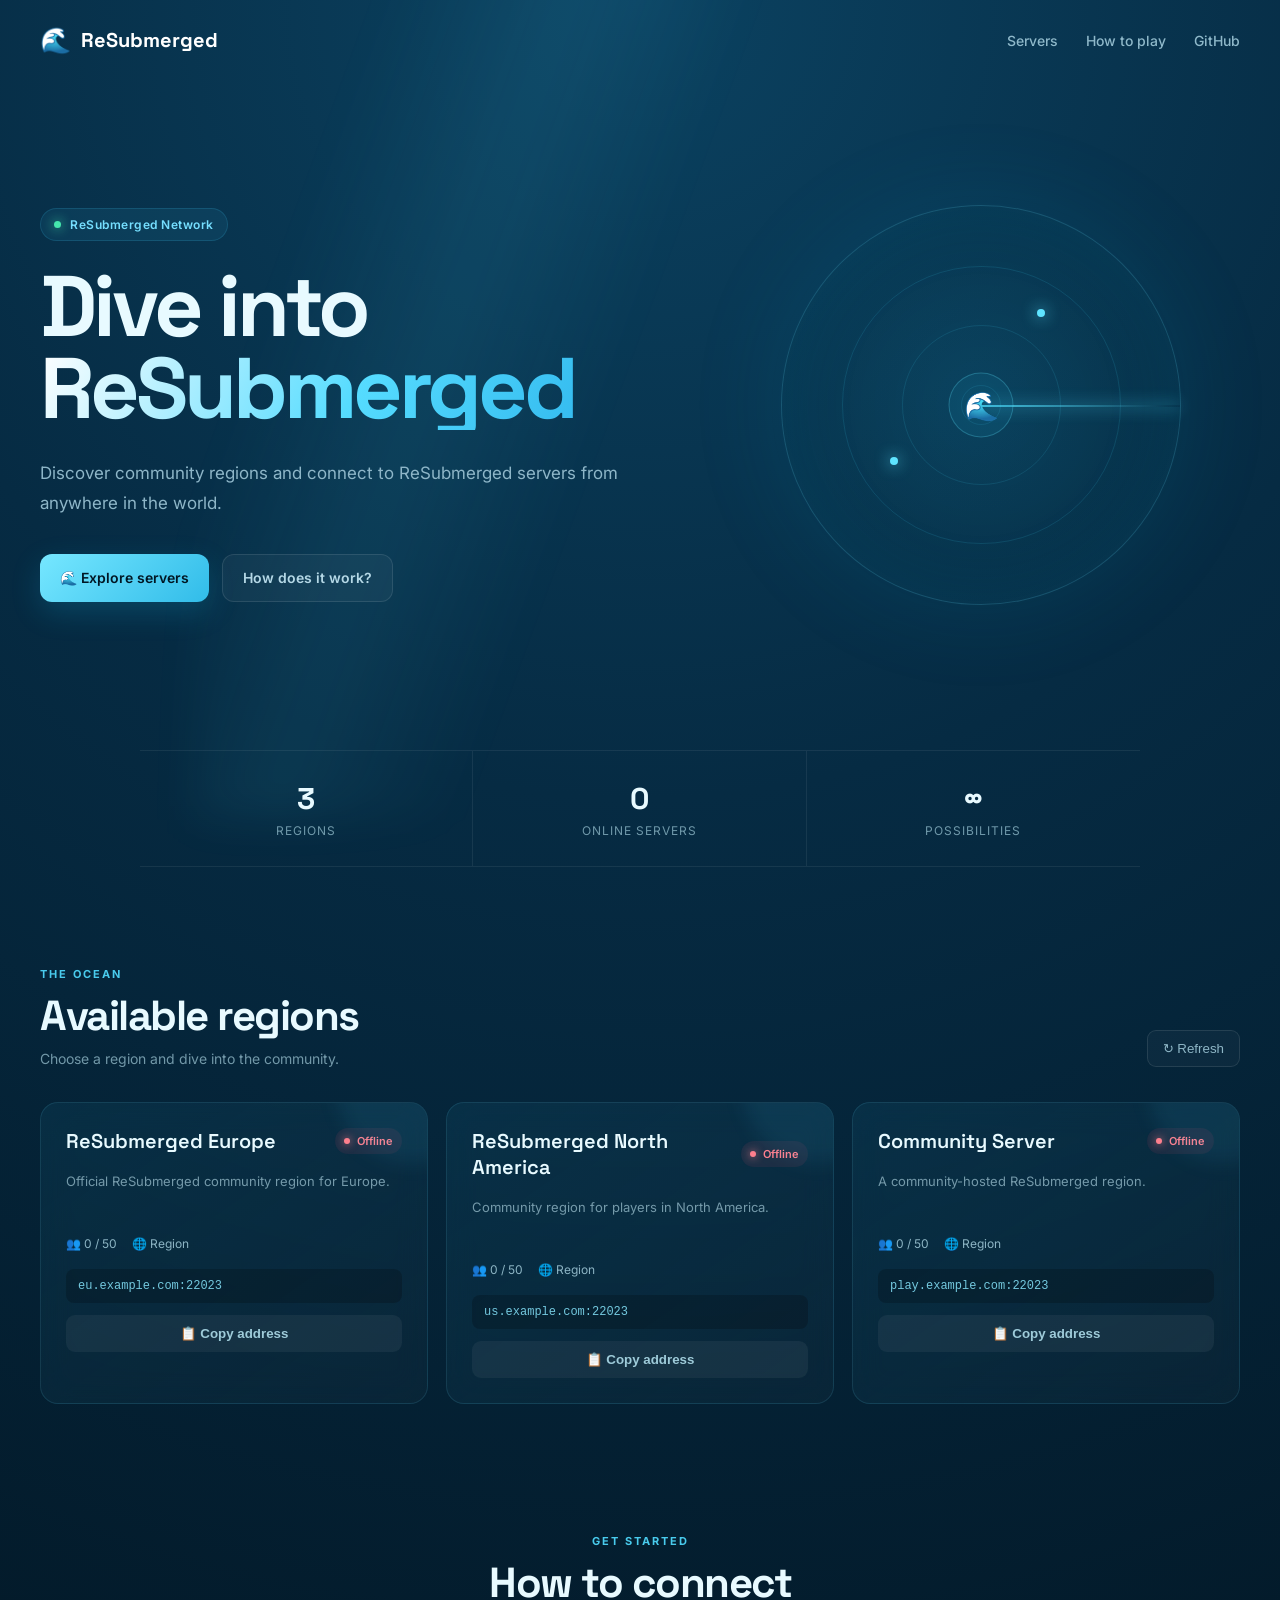
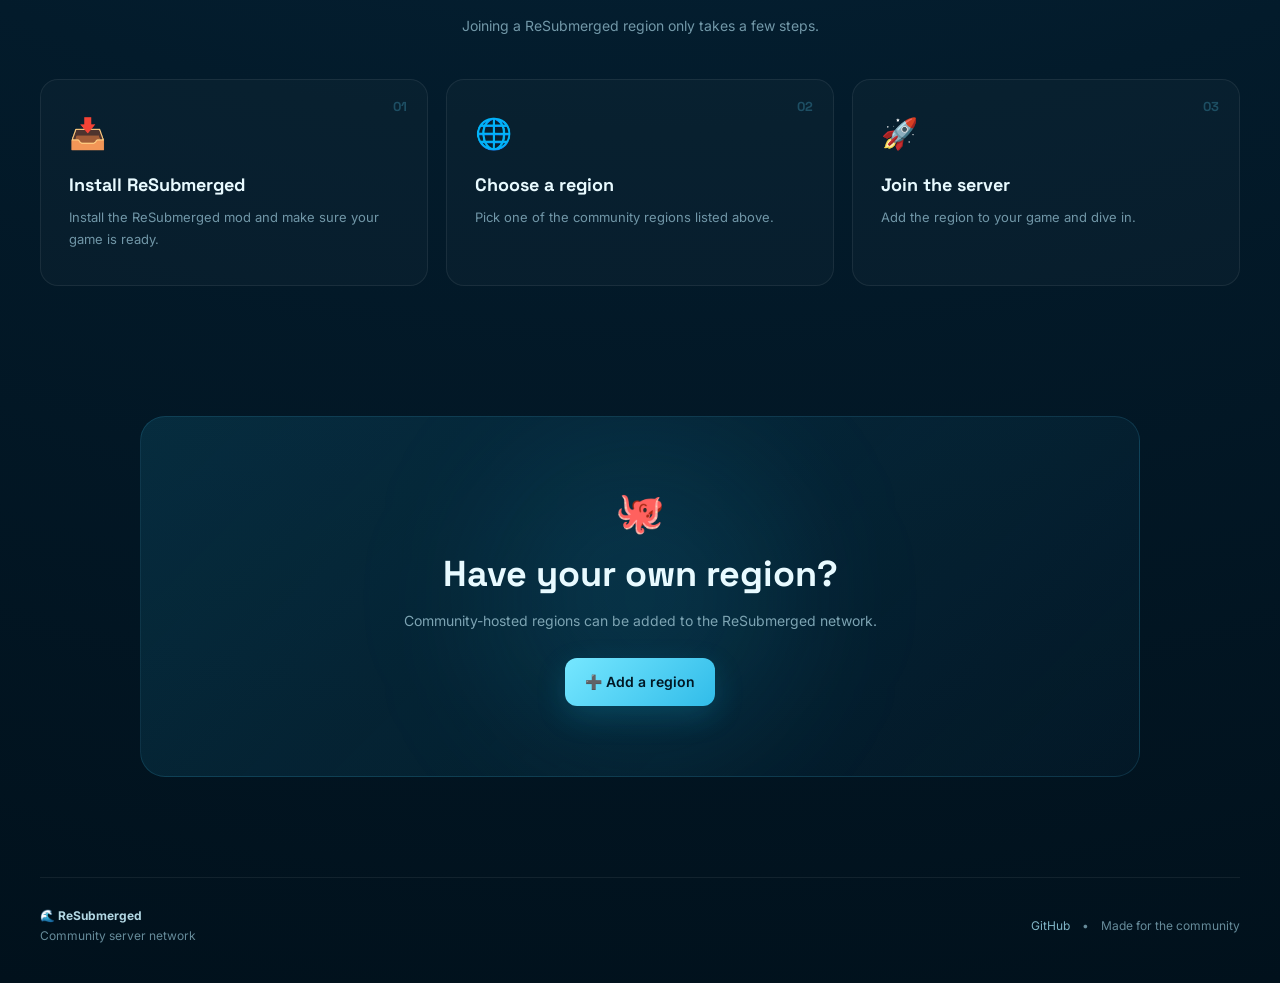
==== commit d17649d6: "v1  Website" ====
--- a/index.html
+++ b/index.html
@@ -1,193 +1,283 @@
-```html
 <!DOCTYPE html>
-<html lang="fr">
+<html lang="en">
 <head>
     <meta charset="UTF-8">
     <meta name="viewport" content="width=device-width, initial-scale=1.0">
 
+    <meta name="theme-color" content="#031b2b">
+    <meta name="description" content="ReSubmerged Servers - Discover and connect to ReSubmerged regions.">
+
     <title>ReSubmerged Servers</title>
 
-    <style>
-        * {
-            box-sizing: border-box;
-        }
-
-        body {
-            margin: 0;
-            min-height: 100vh;
-
-            display: flex;
-            align-items: center;
-            justify-content: center;
-
-            font-family: Arial, sans-serif;
-
-            color: white;
-
-            background:
-                radial-gradient(
-                    circle at 50% 20%,
-                    #0b6385,
-                    #06364f 45%,
-                    #021522 100%
-                );
-
-            overflow: hidden;
-        }
-
-        .ocean {
-            position: fixed;
-            inset: 0;
-
-            pointer-events: none;
-        }
-
-        .bubble {
-            position: absolute;
-
-            bottom: -50px;
-
-            width: 15px;
-            height: 15px;
-
-            border: 1px solid rgba(255,255,255,.5);
-            border-radius: 50%;
-
-            animation: rise 8s linear infinite;
-        }
-
-        .bubble:nth-child(1) {
-            left: 20%;
-            animation-delay: 0s;
-        }
-
-        .bubble:nth-child(2) {
-            left: 40%;
-            width: 8px;
-            height: 8px;
-            animation-delay: 2s;
-        }
-
-        .bubble:nth-child(3) {
-            left: 65%;
-            width: 22px;
-            height: 22px;
-            animation-delay: 4s;
-        }
-
-        .bubble:nth-child(4) {
-            left: 80%;
-            width: 10px;
-            height: 10px;
-            animation-delay: 1s;
-        }
-
-        @keyframes rise {
-            from {
-                transform: translateY(0);
-                opacity: 0;
-            }
-
-            20% {
-                opacity: 1;
-            }
-
-            to {
-                transform: translateY(-110vh);
-                opacity: 0;
-            }
-        }
-
-        .card {
-            position: relative;
-            z-index: 2;
-
-            width: min(600px, calc(100% - 40px));
-
-            padding: 60px 40px;
-
-            text-align: center;
-
-            border: 1px solid rgba(130, 230, 255, .25);
-            border-radius: 24px;
-
-            background: rgba(3, 30, 45, .7);
-
-            box-shadow:
-                0 30px 80px rgba(0, 0, 0, .4),
-                inset 0 0 40px rgba(80, 220, 255, .05);
-
-            backdrop-filter: blur(15px);
-        }
-
-        .icon {
-            font-size: 60px;
-        }
-
-        h1 {
-            margin: 20px 0 10px;
-
-            font-size: 42px;
-        }
-
-        h1 span {
-            color: #58ddff;
-        }
-
-        p {
-            color: #a8cfdd;
-
-            line-height: 1.7;
-        }
-
-        .status {
-            display: inline-block;
-
-            margin-top: 20px;
-            padding: 10px 18px;
-
-            border-radius: 30px;
-
-            color: #69efb5;
-
-            background: rgba(50, 220, 150, .1);
-
-            border: 1px solid rgba(50, 220, 150, .2);
-        }
-    </style>
+    <link rel="stylesheet" href="style.css">
 </head>
 
 <body>
 
+    <!-- Animated underwater background -->
     <div class="ocean">
-        <div class="bubble"></div>
-        <div class="bubble"></div>
-        <div class="bubble"></div>
-        <div class="bubble"></div>
+        <div class="bubble bubble-1"></div>
+        <div class="bubble bubble-2"></div>
+        <div class="bubble bubble-3"></div>
+        <div class="bubble bubble-4"></div>
+        <div class="bubble bubble-5"></div>
+        <div class="bubble bubble-6"></div>
+        <div class="bubble bubble-7"></div>
+        <div class="bubble bubble-8"></div>
     </div>
 
-    <main class="card">
-
-        <div class="icon">🌊</div>
-
-        <h1>
-            Re<span>Submerged</span>
-        </h1>
-
-        <p>
-            Welcome to the ReSubmerged Servers website.
-        </p>
-
-        <p>
-            If you can see this page, GitHub Pages is working correctly.
-        </p>
-
-        <div class="status">
-            ● GitHub Pages is working
+    <div class="light-rays"></div>
+
+    <!-- Navigation -->
+    <header class="navbar">
+        <a class="brand" href="#">
+            <span class="brand-icon">🌊</span>
+            <span>ReSubmerged</span>
+        </a>
+
+        <nav>
+            <a href="#servers">Servers</a>
+            <a href="#how">How to play</a>
+            <a href="https://github.com/Isax820/ReSubmerged-Servers"
+               target="_blank"
+               rel="noopener">
+                GitHub
+            </a>
+        </nav>
+    </header>
+
+    <!-- Hero -->
+    <main>
+
+        <section class="hero">
+
+            <div class="hero-content">
+
+                <div class="eyebrow">
+                    <span class="pulse"></span>
+                    ReSubmerged Network
+                </div>
+
+                <h1>
+                    Dive into
+                    <span>ReSubmerged</span>
+                </h1>
+
+                <p>
+                    Discover community regions and connect to
+                    ReSubmerged servers from anywhere in the world.
+                </p>
+
+                <div class="hero-buttons">
+                    <a href="#servers" class="button primary">
+                        🌊 Explore servers
+                    </a>
+
+                    <a href="#how" class="button secondary">
+                        How does it work?
+                    </a>
+                </div>
+
+            </div>
+
+            <div class="hero-art">
+
+                <div class="sonar">
+                    <div class="sonar-ring ring-1"></div>
+                    <div class="sonar-ring ring-2"></div>
+                    <div class="sonar-ring ring-3"></div>
+
+                    <div class="sonar-sweep"></div>
+
+                    <div class="sonar-dot dot-1"></div>
+                    <div class="sonar-dot dot-2"></div>
+
+                    <div class="sonar-center">
+                        🌊
+                    </div>
+                </div>
+
+            </div>
+
+        </section>
+
+
+        <!-- Stats -->
+        <section class="stats">
+
+            <div class="stat">
+                <strong id="region-count">0</strong>
+                <span>Regions</span>
+            </div>
+
+            <div class="stat">
+                <strong id="online-count">0</strong>
+                <span>Online servers</span>
+            </div>
+
+            <div class="stat">
+                <strong>∞</strong>
+                <span>Possibilities</span>
+            </div>
+
+        </section>
+
+
+        <!-- Servers -->
+        <section class="section" id="servers">
+
+            <div class="section-heading">
+
+                <div>
+                    <div class="section-label">THE OCEAN</div>
+
+                    <h2>Available regions</h2>
+
+                    <p>
+                        Choose a region and dive into the community.
+                    </p>
+                </div>
+
+                <button class="refresh-button" id="refresh">
+                    ↻ Refresh
+                </button>
+
+            </div>
+
+            <div class="server-grid" id="server-grid">
+                <!-- Generated by JavaScript -->
+            </div>
+
+        </section>
+
+
+        <!-- How to play -->
+        <section class="section how-section" id="how">
+
+            <div class="section-heading centered">
+
+                <div class="section-label">GET STARTED</div>
+
+                <h2>How to connect</h2>
+
+                <p>
+                    Joining a ReSubmerged region only takes a few steps.
+                </p>
+
+            </div>
+
+
+            <div class="steps">
+
+                <article class="step">
+
+                    <div class="step-number">01</div>
+
+                    <div class="step-icon">📥</div>
+
+                    <h3>Install ReSubmerged</h3>
+
+                    <p>
+                        Install the ReSubmerged mod and make sure
+                        your game is ready.
+                    </p>
+
+                </article>
+
+
+                <article class="step">
+
+                    <div class="step-number">02</div>
+
+                    <div class="step-icon">🌐</div>
+
+                    <h3>Choose a region</h3>
+
+                    <p>
+                        Pick one of the community regions listed
+                        above.
+                    </p>
+
+                </article>
+
+
+                <article class="step">
+
+                    <div class="step-number">03</div>
+
+                    <div class="step-icon">🚀</div>
+
+                    <h3>Join the server</h3>
+
+                    <p>
+                        Add the region to your game and dive in.
+                    </p>
+
+                </article>
+
+            </div>
+
+        </section>
+
+
+        <!-- CTA -->
+        <section class="cta">
+
+            <div class="cta-glow"></div>
+
+            <div class="cta-content">
+
+                <span class="cta-icon">🐙</span>
+
+                <h2>Have your own region?</h2>
+
+                <p>
+                    Community-hosted regions can be added to the
+                    ReSubmerged network.
+                </p>
+
+                <a
+                    href="https://github.com/Isax820/ReSubmerged-Servers/issues/new"
+                    target="_blank"
+                    rel="noopener"
+                    class="button primary"
+                >
+                    ➕ Add a region
+                </a>
+
+            </div>
+
+        </section>
+
+    </main>
+
+
+    <!-- Footer -->
+    <footer>
+
+        <div>
+            <strong>🌊 ReSubmerged</strong>
+            <span>Community server network</span>
         </div>
 
-    </main>
+        <div class="footer-links">
+            <a
+                href="https://github.com/Isax820/ReSubmerged-Servers"
+                target="_blank"
+                rel="noopener"
+            >
+                GitHub
+            </a>
+
+            <span>•</span>
+
+            <span>Made for the community</span>
+        </div>
+
+    </footer>
+
+
+    <script src="script.js"></script>
 
 </body>
-</html>
-```
+</html>
--- a/style.css
+++ b/style.css
@@ -0,0 +1,1256 @@
+@import url('https://fonts.googleapis.com/css2?family=Inter:wght@400;500;600;700;800&family=Space+Grotesk:wght@400;500;600;700&display=swap');
+
+
+/* ========================================
+   RESET
+======================================== */
+
+* {
+    margin: 0;
+    padding: 0;
+    box-sizing: border-box;
+}
+
+html {
+    scroll-behavior: smooth;
+}
+
+body {
+    min-height: 100vh;
+
+    font-family: "Inter", sans-serif;
+
+    color: #e8faff;
+
+    background:
+        radial-gradient(
+            circle at 50% 0%,
+            #0b4261 0%,
+            #062b43 30%,
+            #031b2b 65%,
+            #01111c 100%
+        );
+
+    overflow-x: hidden;
+}
+
+
+/* ========================================
+   UNDERWATER BACKGROUND
+======================================== */
+
+.ocean {
+    position: fixed;
+    inset: 0;
+
+    pointer-events: none;
+
+    overflow: hidden;
+
+    z-index: -3;
+}
+
+.light-rays {
+    position: fixed;
+
+    top: -20%;
+    left: 50%;
+
+    width: 900px;
+    height: 1000px;
+
+    transform: translateX(-50%);
+
+    background:
+        linear-gradient(
+            110deg,
+            transparent 20%,
+            rgba(76, 220, 255, 0.08) 35%,
+            transparent 50%
+        );
+
+    filter: blur(20px);
+
+    animation: rays 8s ease-in-out infinite alternate;
+
+    pointer-events: none;
+
+    z-index: -2;
+}
+
+@keyframes rays {
+    from {
+        transform: translateX(-55%) rotate(-3deg);
+        opacity: .5;
+    }
+
+    to {
+        transform: translateX(-45%) rotate(3deg);
+        opacity: 1;
+    }
+}
+
+
+/* ========================================
+   BUBBLES
+======================================== */
+
+.bubble {
+    position: absolute;
+
+    bottom: -100px;
+
+    border-radius: 50%;
+
+    border: 1px solid rgba(150, 235, 255, .25);
+
+    background:
+        radial-gradient(
+            circle at 30% 30%,
+            rgba(255,255,255,.25),
+            rgba(255,255,255,.02)
+        );
+
+    box-shadow:
+        inset 0 0 10px rgba(255,255,255,.08),
+        0 0 15px rgba(0,190,255,.08);
+
+    animation: bubble-rise linear infinite;
+}
+
+.bubble-1 {
+    left: 8%;
+    width: 12px;
+    height: 12px;
+    animation-duration: 14s;
+}
+
+.bubble-2 {
+    left: 18%;
+    width: 7px;
+    height: 7px;
+    animation-duration: 10s;
+    animation-delay: 2s;
+}
+
+.bubble-3 {
+    left: 35%;
+    width: 18px;
+    height: 18px;
+    animation-duration: 17s;
+    animation-delay: 5s;
+}
+
+.bubble-4 {
+    left: 51%;
+    width: 8px;
+    height: 8px;
+    animation-duration: 12s;
+    animation-delay: 1s;
+}
+
+.bubble-5 {
+    left: 66%;
+    width: 15px;
+    height: 15px;
+    animation-duration: 15s;
+    animation-delay: 4s;
+}
+
+.bubble-6 {
+    left: 75%;
+    width: 6px;
+    height: 6px;
+    animation-duration: 9s;
+    animation-delay: 3s;
+}
+
+.bubble-7 {
+    left: 87%;
+    width: 20px;
+    height: 20px;
+    animation-duration: 19s;
+    animation-delay: 6s;
+}
+
+.bubble-8 {
+    left: 95%;
+    width: 9px;
+    height: 9px;
+    animation-duration: 11s;
+}
+
+@keyframes bubble-rise {
+
+    0% {
+        transform:
+            translateY(0)
+            translateX(0);
+        opacity: 0;
+    }
+
+    10% {
+        opacity: .8;
+    }
+
+    50% {
+        transform:
+            translateY(-50vh)
+            translateX(25px);
+    }
+
+    100% {
+        transform:
+            translateY(-115vh)
+            translateX(-30px);
+        opacity: 0;
+    }
+}
+
+
+/* ========================================
+   NAVBAR
+======================================== */
+
+.navbar {
+
+    width: min(1200px, calc(100% - 40px));
+
+    margin: auto;
+
+    height: 80px;
+
+    display: flex;
+    align-items: center;
+    justify-content: space-between;
+}
+
+.brand {
+
+    display: flex;
+    align-items: center;
+    gap: 10px;
+
+    color: white;
+
+    font-family: "Space Grotesk", sans-serif;
+    font-size: 20px;
+    font-weight: 700;
+
+    text-decoration: none;
+}
+
+.brand-icon {
+    font-size: 25px;
+}
+
+.navbar nav {
+
+    display: flex;
+    gap: 28px;
+}
+
+.navbar nav a {
+
+    color: #8fb9ca;
+
+    text-decoration: none;
+
+    font-size: 14px;
+    font-weight: 500;
+
+    transition: .2s;
+}
+
+.navbar nav a:hover {
+    color: white;
+}
+
+
+/* ========================================
+   HERO
+======================================== */
+
+.hero {
+
+    width: min(1200px, calc(100% - 40px));
+
+    min-height: 650px;
+
+    margin: auto;
+
+    display: grid;
+
+    grid-template-columns: 1.1fr .9fr;
+
+    align-items: center;
+
+    gap: 50px;
+}
+
+.eyebrow {
+
+    display: inline-flex;
+
+    align-items: center;
+
+    gap: 9px;
+
+    padding: 8px 13px;
+
+    border-radius: 30px;
+
+    background: rgba(70, 205, 255, .08);
+
+    border: 1px solid rgba(70, 205, 255, .15);
+
+    color: #76dfff;
+
+    font-size: 12px;
+
+    font-weight: 600;
+
+    letter-spacing: .5px;
+}
+
+.pulse {
+
+    width: 7px;
+    height: 7px;
+
+    border-radius: 50%;
+
+    background: #45e6ad;
+
+    box-shadow: 0 0 12px #45e6ad;
+
+    animation: pulse 2s infinite;
+}
+
+@keyframes pulse {
+
+    0%, 100% {
+        opacity: 1;
+        transform: scale(1);
+    }
+
+    50% {
+        opacity: .4;
+        transform: scale(.7);
+    }
+}
+
+.hero h1 {
+
+    margin-top: 25px;
+
+    max-width: 650px;
+
+    font-family: "Space Grotesk", sans-serif;
+
+    font-size: clamp(50px, 7vw, 86px);
+
+    line-height: .95;
+
+    letter-spacing: -4px;
+}
+
+.hero h1 span {
+
+    display: block;
+
+    background:
+        linear-gradient(
+            120deg,
+            #ffffff,
+            #56dcff,
+            #27aee9
+        );
+
+    -webkit-background-clip: text;
+    background-clip: text;
+
+    color: transparent;
+}
+
+.hero p {
+
+    max-width: 580px;
+
+    margin-top: 28px;
+
+    color: #8eb6c8;
+
+    font-size: 17px;
+
+    line-height: 1.8;
+}
+
+.hero-buttons {
+
+    display: flex;
+
+    gap: 13px;
+
+    margin-top: 35px;
+}
+
+
+/* ========================================
+   BUTTONS
+======================================== */
+
+.button {
+
+    display: inline-flex;
+
+    align-items: center;
+    justify-content: center;
+
+    min-height: 48px;
+
+    padding: 0 20px;
+
+    border-radius: 12px;
+
+    font-size: 14px;
+
+    font-weight: 600;
+
+    text-decoration: none;
+
+    transition:
+        transform .2s,
+        box-shadow .2s,
+        background .2s;
+}
+
+.button:hover {
+
+    transform: translateY(-2px);
+}
+
+.button.primary {
+
+    color: #001724;
+
+    background:
+        linear-gradient(
+            135deg,
+            #76e7ff,
+            #31bce9
+        );
+
+    box-shadow:
+        0 10px 30px rgba(22, 180, 230, .2);
+}
+
+.button.primary:hover {
+
+    box-shadow:
+        0 15px 40px rgba(22, 180, 230, .35);
+}
+
+.button.secondary {
+
+    color: #b5d8e6;
+
+    background: rgba(255,255,255,.04);
+
+    border: 1px solid rgba(255,255,255,.1);
+}
+
+
+/* ========================================
+   SONAR
+======================================== */
+
+.hero-art {
+
+    display: flex;
+
+    justify-content: center;
+}
+
+.sonar {
+
+    position: relative;
+
+    width: min(400px, 80vw);
+    aspect-ratio: 1;
+
+    border-radius: 50%;
+
+    background:
+        radial-gradient(
+            circle,
+            rgba(32, 170, 210, .14),
+            rgba(2, 35, 53, .3)
+        );
+
+    border:
+        1px solid rgba(90,220,255,.2);
+
+    box-shadow:
+        0 0 100px rgba(20,180,230,.1),
+        inset 0 0 80px rgba(20,180,230,.08);
+}
+
+.sonar-ring {
+
+    position: absolute;
+
+    inset: 15%;
+
+    border:
+        1px solid rgba(70,220,255,.12);
+
+    border-radius: 50%;
+}
+
+.ring-2 {
+    inset: 30%;
+}
+
+.ring-3 {
+    inset: 45%;
+}
+
+.sonar-sweep {
+
+    position: absolute;
+
+    top: 50%;
+    left: 50%;
+
+    width: 50%;
+    height: 2px;
+
+    transform-origin: left center;
+
+    background:
+        linear-gradient(
+            90deg,
+            rgba(83,225,255,.8),
+            transparent
+        );
+
+    box-shadow: 0 0 15px #54ddff;
+
+    animation: sweep 4s linear infinite;
+}
+
+@keyframes sweep {
+
+    from {
+        transform: rotate(0deg);
+    }
+
+    to {
+        transform: rotate(360deg);
+    }
+}
+
+.sonar-center {
+
+    position: absolute;
+
+    top: 50%;
+    left: 50%;
+
+    transform: translate(-50%, -50%);
+
+    width: 65px;
+    height: 65px;
+
+    display: flex;
+    align-items: center;
+    justify-content: center;
+
+    border-radius: 50%;
+
+    background: rgba(30,150,190,.12);
+
+    border: 1px solid rgba(100,230,255,.25);
+
+    font-size: 28px;
+}
+
+.sonar-dot {
+
+    position: absolute;
+
+    width: 8px;
+    height: 8px;
+
+    border-radius: 50%;
+
+    background: #5fe4ff;
+
+    box-shadow: 0 0 15px #5fe4ff;
+}
+
+.dot-1 {
+    top: 26%;
+    left: 64%;
+}
+
+.dot-2 {
+    top: 63%;
+    left: 27%;
+}
+
+
+/* ========================================
+   STATS
+======================================== */
+
+.stats {
+
+    width: min(1000px, calc(100% - 40px));
+
+    margin: 20px auto 100px;
+
+    display: grid;
+
+    grid-template-columns: repeat(3, 1fr);
+
+    border-top: 1px solid rgba(255,255,255,.07);
+    border-bottom: 1px solid rgba(255,255,255,.07);
+}
+
+.stat {
+
+    padding: 28px;
+
+    text-align: center;
+
+    border-right: 1px solid rgba(255,255,255,.07);
+}
+
+.stat:last-child {
+    border-right: none;
+}
+
+.stat strong {
+
+    display: block;
+
+    font-family: "Space Grotesk", sans-serif;
+
+    font-size: 30px;
+}
+
+.stat span {
+
+    display: block;
+
+    margin-top: 5px;
+
+    color: #7099aa;
+
+    font-size: 12px;
+
+    text-transform: uppercase;
+
+    letter-spacing: 1px;
+}
+
+
+/* ========================================
+   SECTIONS
+======================================== */
+
+.section {
+
+    width: min(1200px, calc(100% - 40px));
+
+    margin: 0 auto 130px;
+}
+
+.section-heading {
+
+    display: flex;
+
+    justify-content: space-between;
+    align-items: end;
+
+    margin-bottom: 35px;
+}
+
+.section-label {
+
+    color: #49cbed;
+
+    font-size: 11px;
+
+    font-weight: 700;
+
+    letter-spacing: 2px;
+}
+
+.section h2 {
+
+    margin-top: 8px;
+
+    font-family: "Space Grotesk", sans-serif;
+
+    font-size: 42px;
+
+    letter-spacing: -1.5px;
+}
+
+.section-heading p {
+
+    margin-top: 8px;
+
+    color: #7298a8;
+
+    font-size: 14px;
+}
+
+.centered {
+
+    text-align: center;
+
+    display: block;
+}
+
+
+/* ========================================
+   SERVER CARDS
+======================================== */
+
+.server-grid {
+
+    display: grid;
+
+    grid-template-columns:
+        repeat(auto-fit, minmax(280px, 1fr));
+
+    gap: 18px;
+}
+
+.server-card {
+
+    position: relative;
+
+    padding: 25px;
+
+    overflow: hidden;
+
+    border-radius: 18px;
+
+    background:
+        linear-gradient(
+            145deg,
+            rgba(22,100,130,.18),
+            rgba(255,255,255,.025)
+        );
+
+    border:
+        1px solid rgba(110,220,255,.12);
+
+    backdrop-filter: blur(15px);
+
+    transition:
+        transform .25s,
+        border-color .25s,
+        box-shadow .25s;
+}
+
+.server-card:hover {
+
+    transform: translateY(-5px);
+
+    border-color:
+        rgba(100,220,255,.3);
+
+    box-shadow:
+        0 20px 50px rgba(0,0,0,.25);
+}
+
+.server-card::after {
+
+    content: "";
+
+    position: absolute;
+
+    width: 150px;
+    height: 150px;
+
+    top: -90px;
+    right: -60px;
+
+    border-radius: 50%;
+
+    background: rgba(65,205,255,.08);
+
+    filter: blur(10px);
+}
+
+.server-top {
+
+    display: flex;
+
+    justify-content: space-between;
+
+    align-items: center;
+}
+
+.server-name {
+
+    font-family: "Space Grotesk", sans-serif;
+
+    font-size: 20px;
+
+    font-weight: 600;
+}
+
+.status {
+
+    display: inline-flex;
+
+    align-items: center;
+
+    gap: 7px;
+
+    padding: 6px 9px;
+
+    border-radius: 20px;
+
+    background: rgba(40,210,150,.08);
+
+    color: #5de3af;
+
+    font-size: 11px;
+
+    font-weight: 600;
+}
+
+.status-dot {
+
+    width: 6px;
+    height: 6px;
+
+    border-radius: 50%;
+
+    background: currentColor;
+
+    box-shadow: 0 0 8px currentColor;
+}
+
+.status.offline {
+
+    color: #ff7f8d;
+
+    background: rgba(255,80,100,.08);
+}
+
+.server-description {
+
+    min-height: 45px;
+
+    margin-top: 17px;
+
+    color: #759aaa;
+
+    font-size: 13px;
+
+    line-height: 1.6;
+}
+
+.server-info {
+
+    display: flex;
+
+    gap: 15px;
+
+    margin-top: 20px;
+
+    color: #8db5c4;
+
+    font-size: 12px;
+}
+
+.server-address {
+
+    margin-top: 18px;
+
+    padding: 10px 12px;
+
+    border-radius: 8px;
+
+    background: rgba(0,0,0,.2);
+
+    color: #74c9df;
+
+    font-family: monospace;
+
+    font-size: 12px;
+
+    overflow: hidden;
+
+    text-overflow: ellipsis;
+}
+
+.copy-button {
+
+    width: 100%;
+
+    margin-top: 12px;
+
+    padding: 11px;
+
+    border: 0;
+
+    border-radius: 9px;
+
+    color: #9ecbd9;
+
+    background: rgba(255,255,255,.05);
+
+    cursor: pointer;
+
+    font-weight: 600;
+
+    transition: .2s;
+}
+
+.copy-button:hover {
+
+    color: white;
+
+    background: rgba(80,210,245,.1);
+}
+
+
+/* ========================================
+   REFRESH
+======================================== */
+
+.refresh-button {
+
+    padding: 10px 15px;
+
+    border-radius: 9px;
+
+    border:
+        1px solid rgba(255,255,255,.1);
+
+    background: rgba(255,255,255,.03);
+
+    color: #8eb6c6;
+
+    cursor: pointer;
+
+    transition: .2s;
+}
+
+.refresh-button:hover {
+
+    color: white;
+
+    border-color: rgba(80,210,245,.3);
+}
+
+
+/* ========================================
+   STEPS
+======================================== */
+
+.steps {
+
+    display: grid;
+
+    grid-template-columns:
+        repeat(3, 1fr);
+
+    gap: 18px;
+
+    margin-top: 45px;
+}
+
+.step {
+
+    position: relative;
+
+    padding: 35px 28px;
+
+    border-radius: 18px;
+
+    background: rgba(255,255,255,.025);
+
+    border: 1px solid rgba(255,255,255,.07);
+}
+
+.step-number {
+
+    position: absolute;
+
+    top: 18px;
+    right: 20px;
+
+    color: rgba(90,220,255,.25);
+
+    font-family: "Space Grotesk", sans-serif;
+
+    font-size: 13px;
+
+    font-weight: 700;
+}
+
+.step-icon {
+
+    font-size: 30px;
+
+    margin-bottom: 22px;
+}
+
+.step h3 {
+
+    font-family: "Space Grotesk", sans-serif;
+
+    font-size: 18px;
+}
+
+.step p {
+
+    margin-top: 10px;
+
+    color: #7197a8;
+
+    font-size: 13px;
+
+    line-height: 1.7;
+}
+
+
+/* ========================================
+   CTA
+======================================== */
+
+.cta {
+
+    width: min(1000px, calc(100% - 40px));
+
+    margin: 0 auto 100px;
+
+    position: relative;
+
+    overflow: hidden;
+
+    border-radius: 25px;
+
+    background:
+        linear-gradient(
+            135deg,
+            rgba(24,130,165,.2),
+            rgba(30,80,120,.08)
+        );
+
+    border:
+        1px solid rgba(80,210,250,.14);
+}
+
+.cta-content {
+
+    position: relative;
+
+    z-index: 2;
+
+    padding: 70px 30px;
+
+    text-align: center;
+}
+
+.cta-icon {
+
+    font-size: 40px;
+}
+
+.cta h2 {
+
+    margin-top: 15px;
+
+    font-family: "Space Grotesk", sans-serif;
+
+    font-size: 36px;
+}
+
+.cta p {
+
+    margin: 12px auto 25px;
+
+    max-width: 500px;
+
+    color: #7da4b3;
+
+    font-size: 14px;
+
+    line-height: 1.7;
+}
+
+.cta-glow {
+
+    position: absolute;
+
+    width: 300px;
+    height: 300px;
+
+    left: 50%;
+    top: 50%;
+
+    transform: translate(-50%, -50%);
+
+    border-radius: 50%;
+
+    background: rgba(30,190,240,.1);
+
+    filter: blur(70px);
+}
+
+
+/* ========================================
+   FOOTER
+======================================== */
+
+footer {
+
+    width: min(1200px, calc(100% - 40px));
+
+    margin: auto;
+
+    padding: 30px 0 40px;
+
+    display: flex;
+
+    align-items: center;
+    justify-content: space-between;
+
+    border-top: 1px solid rgba(255,255,255,.07);
+
+    color: #668b9a;
+
+    font-size: 12px;
+}
+
+footer strong {
+
+    display: block;
+
+    color: #b3d8e4;
+
+    margin-bottom: 5px;
+}
+
+footer span {
+
+    color: #668b9a;
+}
+
+.footer-links {
+
+    display: flex;
+
+    gap: 12px;
+
+    align-items: center;
+}
+
+.footer-links a {
+
+    color: #80b5c6;
+
+    text-decoration: none;
+}
+
+
+/* ========================================
+   MOBILE
+======================================== */
+
+@media (max-width: 800px) {
+
+    .navbar {
+        height: 70px;
+    }
+
+    .navbar nav {
+        display: none;
+    }
+
+    .hero {
+
+        min-height: auto;
+
+        padding: 90px 0 80px;
+
+        grid-template-columns: 1fr;
+
+        text-align: center;
+    }
+
+    .hero-content {
+        display: flex;
+        flex-direction: column;
+        align-items: center;
+    }
+
+    .hero h1 {
+        font-size: clamp(48px, 14vw, 70px);
+        letter-spacing: -3px;
+    }
+
+    .hero p {
+        font-size: 15px;
+    }
+
+    .hero-art {
+        order: -1;
+    }
+
+    .sonar {
+        width: 260px;
+    }
+
+    .stats {
+        grid-template-columns: 1fr;
+    }
+
+    .stat {
+        border-right: none;
+        border-bottom: 1px solid rgba(255,255,255,.07);
+    }
+
+    .stat:last-child {
+        border-bottom: none;
+    }
+
+    .section-heading {
+        display: block;
+    }
+
+    .refresh-button {
+        margin-top: 20px;
+    }
+
+    .section h2 {
+        font-size: 34px;
+    }
+
+    .steps {
+        grid-template-columns: 1fr;
+    }
+
+    footer {
+        flex-direction: column;
+        gap: 20px;
+        text-align: center;
+    }
+
+    .footer-links {
+        flex-wrap: wrap;
+        justify-content: center;
+    }
+}
